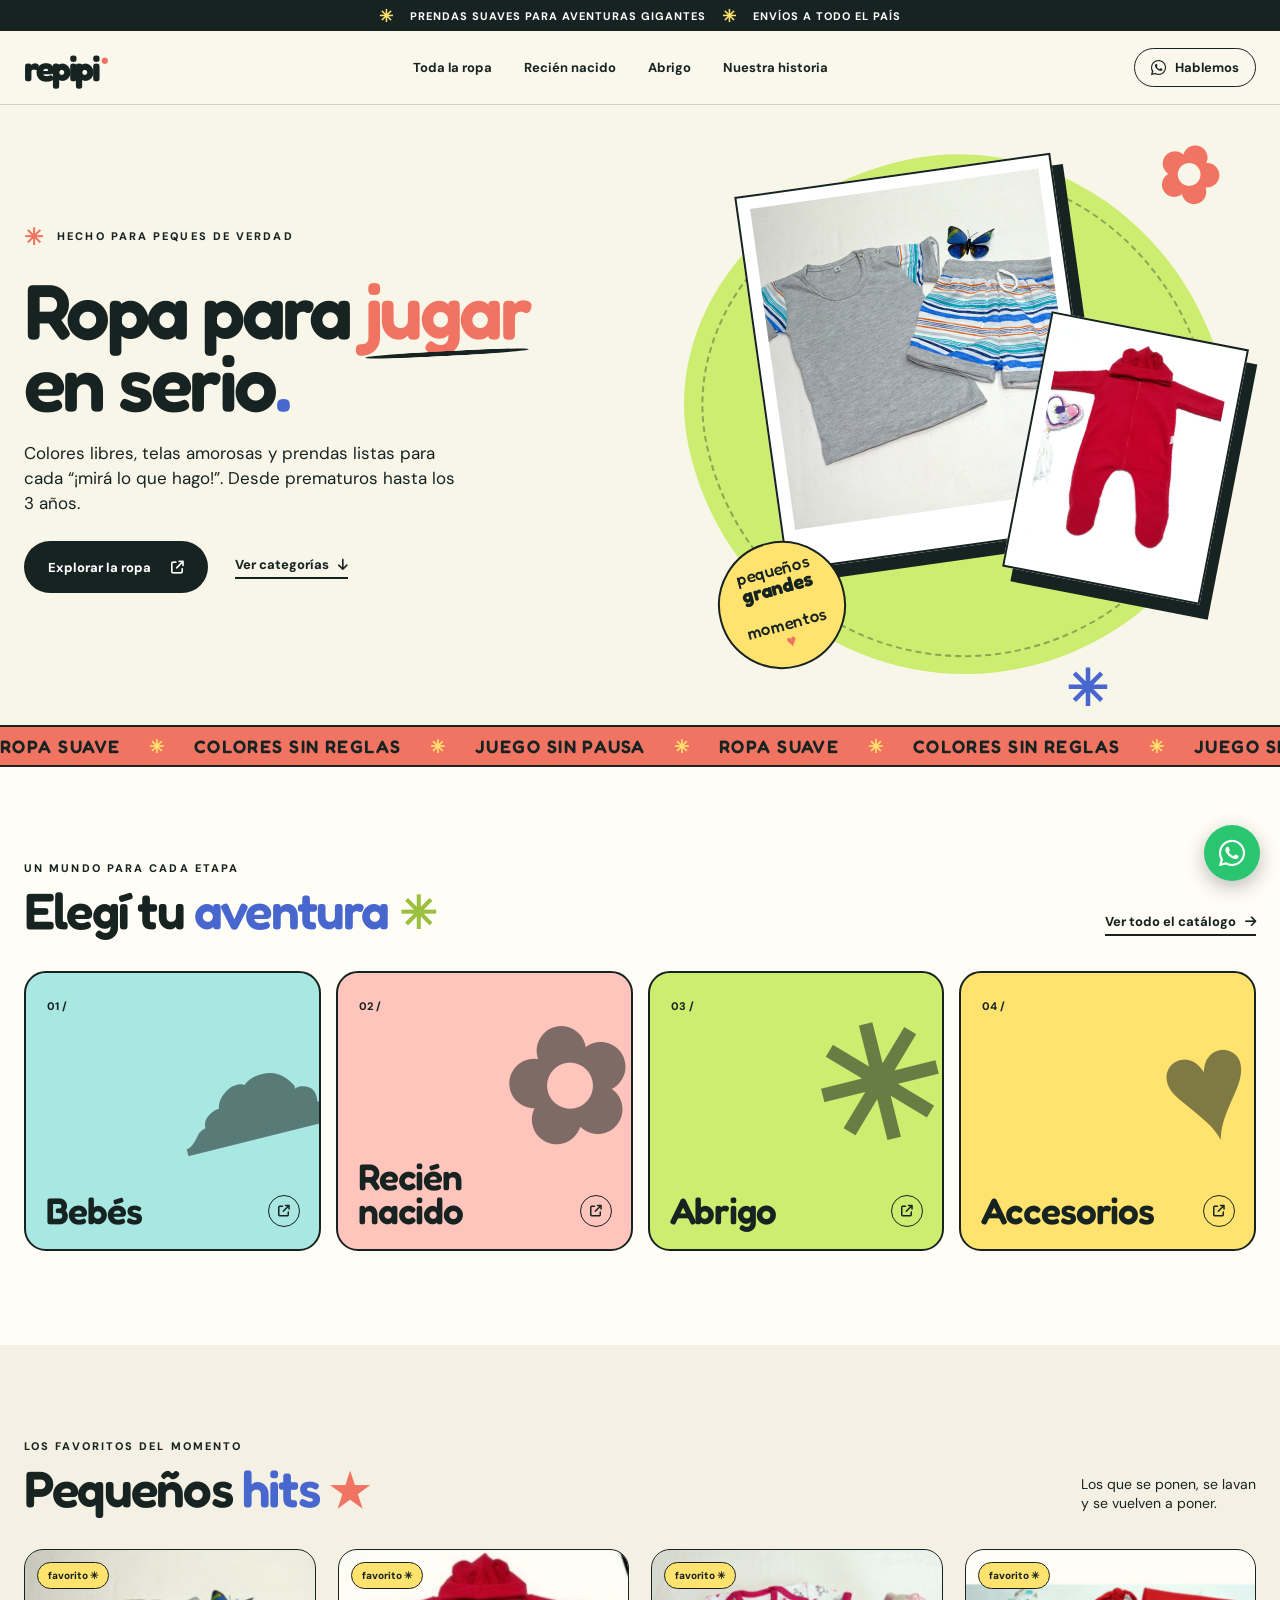
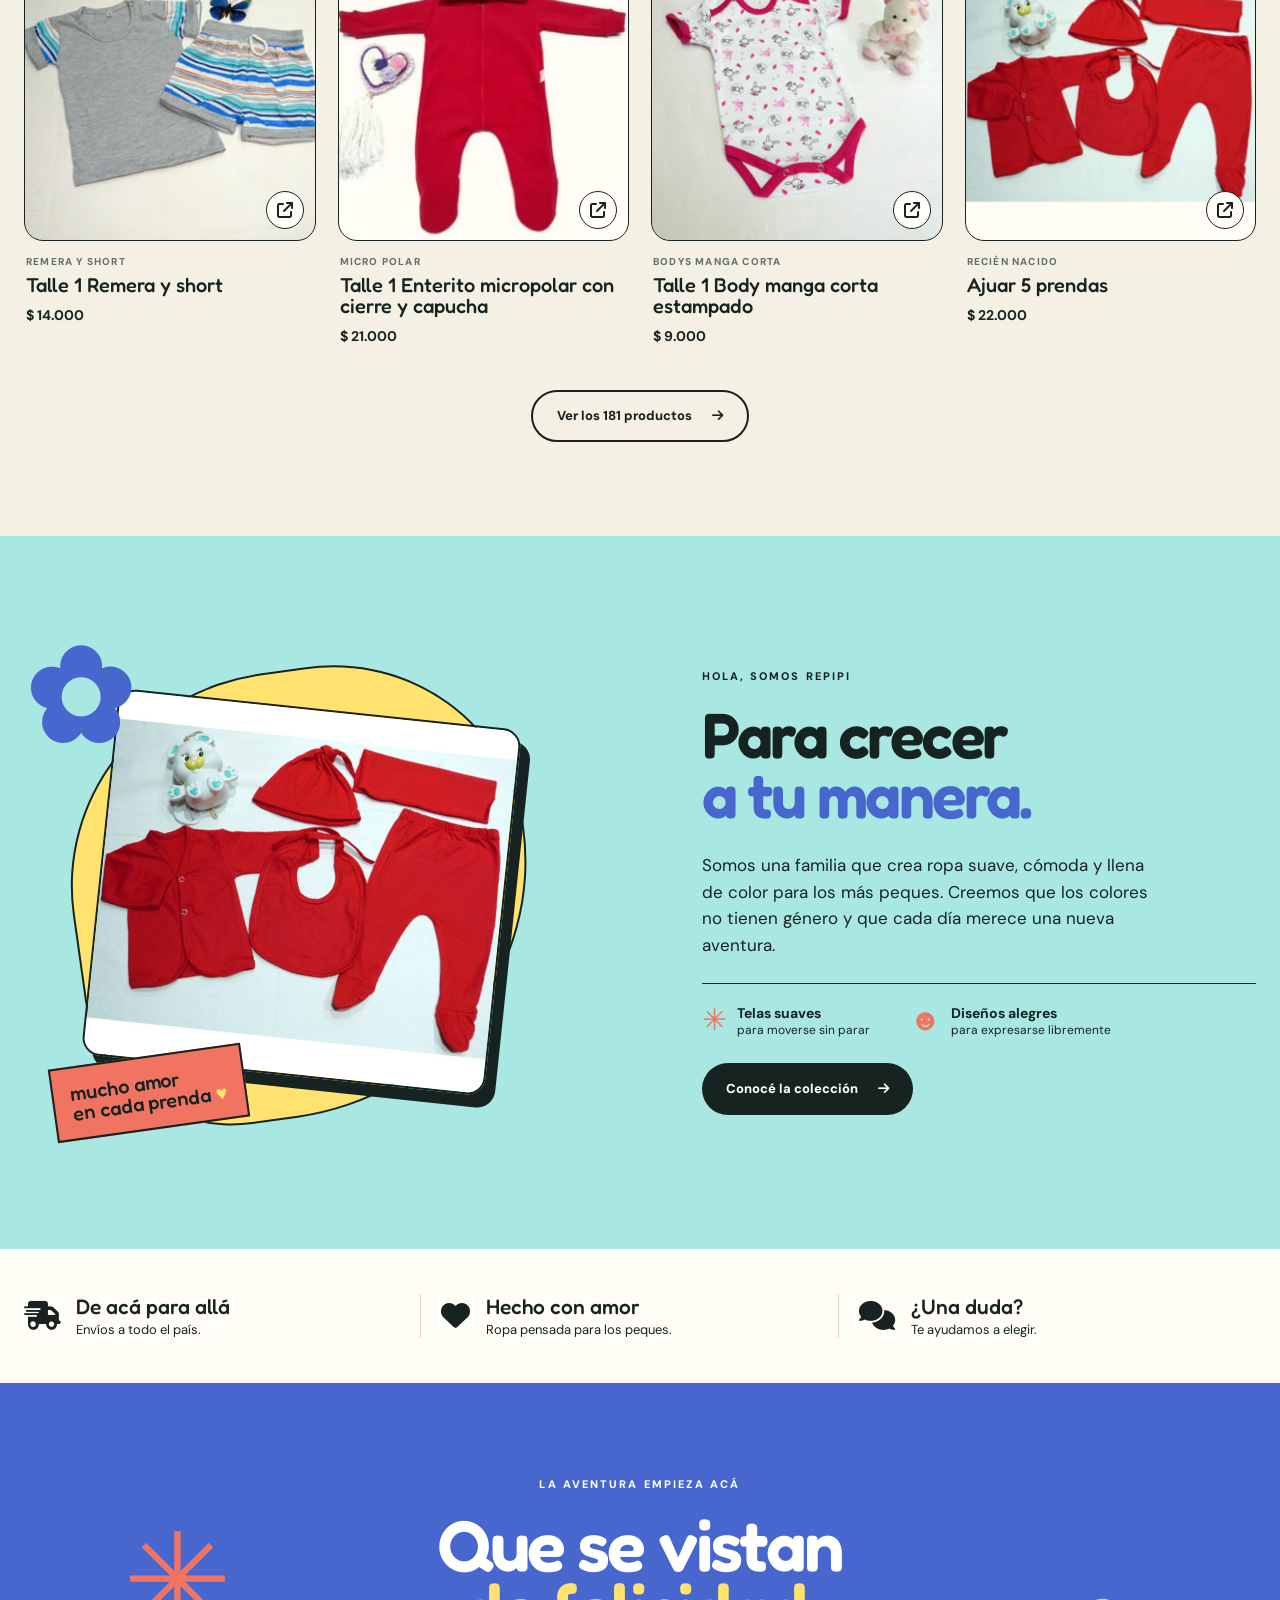
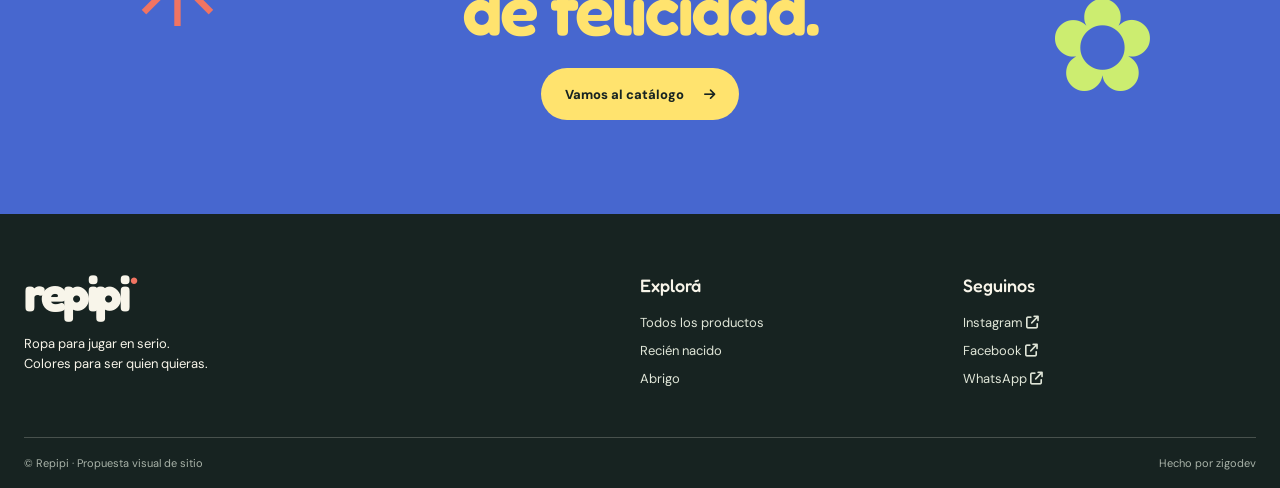
==== index.html @ 1d5a25e4 "Build playful Repipi storefront prototype" ====
<!doctype html>
<html lang="es">
<head>
  <meta charset="utf-8"><meta name="viewport" content="width=device-width, initial-scale=1">
  <meta name="description" content="Repipi viste a los más peques con prendas suaves, colores alegres y ganas de jugar. Descubrí la nueva propuesta de tienda.">
  <meta property="og:title" content="Repipi · Ropa para peques con mucha personalidad">
  <title>Repipi · Ropa para peques con mucha personalidad</title>
  <link rel="preconnect" href="https://fonts.googleapis.com"><link rel="preconnect" href="https://fonts.gstatic.com" crossorigin>
  <link href="https://fonts.googleapis.com/css2?family=DM+Sans:wght@400;500;600;700&family=Fredoka:wght@400;500;600;700&display=swap" rel="stylesheet">
  <link rel="stylesheet" href="https://cdnjs.cloudflare.com/ajax/libs/font-awesome/6.6.0/css/all.min.css">
  <link rel="stylesheet" href="styles.css"><script src="products.js" defer></script><script src="main.js" defer></script>
</head>
<body data-page="home">
  <div class="announcement"><span>✳</span> Prendas suaves para aventuras gigantes <span>✳</span> Envíos a todo el país</div>
  <header class="site-header">
    <a class="wordmark" href="index.html" aria-label="Repipi, inicio">repipi<span>●</span></a>
    <nav class="desktop-nav" aria-label="Navegación principal"><a href="productos.html">Toda la ropa</a><a href="productos.html?categoria=Recién%20nacido">Recién nacido</a><a href="productos.html?categoria=Abrigo">Abrigo</a><a href="#nosotros">Nuestra historia</a></nav>
    <div class="header-actions"><a class="header-whatsapp" href="https://wa.me/5491153770927" target="_blank" rel="noopener noreferrer"><i class="fa-brands fa-whatsapp" aria-hidden="true"></i><span>Hablemos</span></a><button class="menu-toggle" type="button" aria-label="Abrir menú" aria-expanded="false"><i class="fa-solid fa-bars" aria-hidden="true"></i></button></div>
  </header>
  <nav class="mobile-nav" aria-label="Menú móvil" hidden><a href="productos.html">Toda la ropa</a><a href="productos.html?categoria=Recién%20nacido">Recién nacido</a><a href="productos.html?categoria=Abrigo">Abrigo</a><a href="#nosotros">Nuestra historia</a></nav>
  <main>
    <section class="hero">
      <div class="hero-main wrap">
        <div class="hero-copy fade-in"><p class="eyebrow"><span class="spark">✳</span> HECHO PARA PEQUES DE VERDAD</p><h1>Ropa para <em>jugar</em><br>en serio<span class="hero-period">.</span></h1><p class="hero-desc">Colores libres, telas amorosas y prendas listas para cada “¡mirá lo que hago!”. Desde prematuros hasta los 3 años.</p><div class="hero-buttons"><a class="btn btn-dark" href="productos.html">Explorar la ropa <i class="fa-solid fa-arrow-up-right-from-square" aria-hidden="true"></i></a><a class="text-link" href="#categorias">Ver categorías <i class="fa-solid fa-arrow-down" aria-hidden="true"></i></a></div></div>
        <div class="hero-art fade-in" aria-label="Selección de prendas de Repipi"><div class="sunburst"></div><div class="hero-orbit orbit-one">✿</div><div class="hero-orbit orbit-two">✳</div><div class="hero-photo hero-photo-main"><img src="assets/hero-conjunto.jpg" alt="Conjunto de remera y short a rayas de Repipi"></div><div class="hero-photo hero-photo-small"><img src="assets/hero-enterito.jpg" alt="Enterito rojo de micropolar con capucha"></div><div class="round-sticker">pequeños<br><strong>grandes</strong><br>momentos <span>♥</span></div></div>
      </div>
      <div class="ticker" aria-label="Ropa suave, colores sin reglas, juego sin pausa"><div class="ticker-track"><div class="ticker-copy">ROPA SUAVE <span>✳</span> COLORES SIN REGLAS <span>✳</span> JUEGO SIN PAUSA <span>✳</span> ROPA SUAVE <span>✳</span> COLORES SIN REGLAS <span>✳</span> JUEGO SIN PAUSA <span>✳</span></div><div class="ticker-copy" aria-hidden="true">ROPA SUAVE <span>✳</span> COLORES SIN REGLAS <span>✳</span> JUEGO SIN PAUSA <span>✳</span> ROPA SUAVE <span>✳</span> COLORES SIN REGLAS <span>✳</span> JUEGO SIN PAUSA <span>✳</span></div></div></div>
    </section>
    <section class="category-section section-pad" id="categorias"><div class="wrap"><div class="section-heading fade-in"><div><p class="eyebrow">UN MUNDO PARA CADA ETAPA</p><h2>Elegí tu <span>aventura</span> <span class="asterisk">✳</span></h2></div><a class="text-link" href="productos.html">Ver todo el catálogo <i class="fa-solid fa-arrow-right" aria-hidden="true"></i></a></div><div class="category-grid"><a class="category-card cat-bebes fade-in" href="productos.html?categoria=Bebés"><span class="category-number">01 /</span><span class="category-icon">☁</span><span class="category-name">Bebés</span><span class="category-arrow"><i class="fa-solid fa-arrow-up-right-from-square" aria-hidden="true"></i></span></a><a class="category-card cat-nacido fade-in" href="productos.html?categoria=Recién%20nacido"><span class="category-number">02 /</span><span class="category-icon">✿</span><span class="category-name">Recién<br>nacido</span><span class="category-arrow"><i class="fa-solid fa-arrow-up-right-from-square" aria-hidden="true"></i></span></a><a class="category-card cat-abrigo fade-in" href="productos.html?categoria=Abrigo"><span class="category-number">03 /</span><span class="category-icon">✳</span><span class="category-name">Abrigo</span><span class="category-arrow"><i class="fa-solid fa-arrow-up-right-from-square" aria-hidden="true"></i></span></a><a class="category-card cat-accesorios fade-in" href="productos.html?categoria=Accesorios"><span class="category-number">04 /</span><span class="category-icon">♥</span><span class="category-name">Accesorios</span><span class="category-arrow"><i class="fa-solid fa-arrow-up-right-from-square" aria-hidden="true"></i></span></a></div></div></section>
    <section class="featured-section section-pad"><div class="wrap"><div class="section-heading fade-in"><div><p class="eyebrow">LOS FAVORITOS DEL MOMENTO</p><h2>Pequeños <span>hits</span> <span class="asterisk coral">★</span></h2></div><p class="section-sidecopy">Los que se ponen, se lavan<br>y se vuelven a poner.</p></div><div class="product-grid featured-grid" id="featured-products"></div><div class="center-cta fade-in"><a class="btn btn-outline" href="productos.html">Ver los 181 productos <i class="fa-solid fa-arrow-right" aria-hidden="true"></i></a></div></div></section>
    <section class="manifesto section-pad" id="nosotros"><div class="wrap manifesto-layout"><div class="manifesto-art fade-in"><div class="manifesto-splash">✿</div><img src="assets/hero-ajuar.jpg" alt="Ajuar rojo de cinco prendas Repipi"><div class="manifesto-label">mucho amor<br>en cada prenda <span>♥</span></div></div><div class="manifesto-copy fade-in"><p class="eyebrow">HOLA, SOMOS REPIPI</p><h2>Para crecer<br><em>a tu manera.</em></h2><p>Somos una familia que crea ropa suave, cómoda y llena de color para los más peques. Creemos que los colores no tienen género y que cada día merece una nueva aventura.</p><div class="manifesto-points"><div><span>✳</span><strong>Telas suaves</strong><small>para moverse sin parar</small></div><div><span>☻</span><strong>Diseños alegres</strong><small>para expresarse libremente</small></div></div><a class="btn btn-dark" href="productos.html">Conocé la colección <i class="fa-solid fa-arrow-right" aria-hidden="true"></i></a></div></div></section>
    <section class="benefits section-pad"><div class="wrap benefits-grid"><div class="benefit fade-in"><i class="fa-solid fa-truck-fast" aria-hidden="true"></i><div><strong>De acá para allá</strong><p>Envíos a todo el país.</p></div></div><div class="benefit fade-in"><i class="fa-solid fa-heart" aria-hidden="true"></i><div><strong>Hecho con amor</strong><p>Ropa pensada para los peques.</p></div></div><div class="benefit fade-in"><i class="fa-solid fa-comments" aria-hidden="true"></i><div><strong>¿Una duda?</strong><p>Te ayudamos a elegir.</p></div></div></div></section>
    <section class="last-cta section-pad"><div class="wrap fade-in"><span class="cta-doodle">✳</span><p class="eyebrow">LA AVENTURA EMPIEZA ACÁ</p><h2>Que se vistan<br><em>de felicidad.</em></h2><a class="btn btn-yellow" href="productos.html">Vamos al catálogo <i class="fa-solid fa-arrow-right" aria-hidden="true"></i></a><span class="cta-flower">✿</span></div></section>
  </main>
  <footer class="site-footer"><div class="wrap footer-main"><div><a class="wordmark footer-wordmark" href="index.html">repipi<span>●</span></a><p>Ropa para jugar en serio.<br>Colores para ser quien quieras.</p></div><div><strong>Explorá</strong><a href="productos.html">Todos los productos</a><a href="productos.html?categoria=Recién%20nacido">Recién nacido</a><a href="productos.html?categoria=Abrigo">Abrigo</a></div><div><strong>Seguinos</strong><a href="https://www.instagram.com/repipibebes/" target="_blank" rel="noopener noreferrer">Instagram <i class="fa-solid fa-arrow-up-right-from-square" aria-hidden="true"></i></a><a href="https://www.facebook.com/repipibebes/" target="_blank" rel="noopener noreferrer">Facebook <i class="fa-solid fa-arrow-up-right-from-square" aria-hidden="true"></i></a><a href="https://wa.me/5491153770927" target="_blank" rel="noopener noreferrer">WhatsApp <i class="fa-solid fa-arrow-up-right-from-square" aria-hidden="true"></i></a></div></div><div class="wrap footer-bottom"><span>© Repipi · Propuesta visual de sitio</span><span>Hecho por <a href="https://zigodev.com.ar" target="_blank" rel="noopener noreferrer">zigodev</a></span></div></footer>
  <a class="floating-wa" href="https://wa.me/5491153770927" target="_blank" rel="noopener noreferrer" aria-label="Consultar a Repipi por WhatsApp"><i class="fa-brands fa-whatsapp" aria-hidden="true"></i></a>
</body></html>
---- styles.css ----
:root{--ink:#172321;--cream:#faf7ed;--paper:#fffdf6;--coral:#f17462;--pink:#ffc5bc;--yellow:#ffe36e;--lime:#cced70;--aqua:#a8e7e2;--blue:#4767cf;--line:rgba(23,35,33,.18);--font-display:'Fredoka',sans-serif;--font-body:'DM Sans',sans-serif}*{box-sizing:border-box}html{scroll-behavior:smooth}body{margin:0;background:var(--cream);color:var(--ink);font-family:var(--font-body);overflow-x:hidden}img{display:block;max-width:100%}a{color:inherit;text-decoration:none}button,input,select{font:inherit}button{cursor:pointer}h1,h2,h3,p{margin-top:0}.wrap{width:min(100% - 48px,1280px);margin-inline:auto}.sr-only{position:absolute;width:1px;height:1px;padding:0;margin:-1px;overflow:hidden;clip:rect(0,0,0,0);white-space:nowrap;border:0}.announcement{height:31px;display:flex;align-items:center;justify-content:center;gap:16px;background:var(--ink);color:#fff;font-size:11px;font-weight:700;letter-spacing:.09em;text-transform:uppercase}.announcement span{color:var(--yellow);font-size:17px}.site-header{height:74px;display:flex;align-items:center;justify-content:space-between;padding:0 max(24px,calc((100vw - 1280px)/2));background:var(--cream);position:relative;z-index:30;border-bottom:1px solid var(--line)}.wordmark{font:700 35px/.8 var(--font-display);letter-spacing:-.07em}.wordmark span{color:var(--coral);font-size:15px;vertical-align:top;margin-left:2px}.desktop-nav{display:flex;gap:32px;align-items:center}.desktop-nav a{font-size:13px;font-weight:700;transition:color .2s}.desktop-nav a:hover,.desktop-nav a.active{color:#db5c4f}.header-actions{display:flex;align-items:center;gap:18px}.header-whatsapp{border:1.5px solid var(--ink);padding:10px 16px;border-radius:100px;display:flex;gap:9px;align-items:center;font-size:13px;font-weight:700;transition:background .2s,color .2s}.header-whatsapp:hover{background:var(--ink);color:#fff}.header-whatsapp i{font-size:17px}.menu-toggle{display:none;border:0;background:none;font-size:22px;padding:6px}.mobile-nav{display:none}.hero{background:#f8f5e9}.hero-main{min-height:min(620px,calc(100svh - 146px));display:grid;grid-template-columns:52% 48%;align-items:center;position:relative}.hero-copy{position:relative;z-index:2;padding:25px 0 40px}.eyebrow{font-weight:800;letter-spacing:.19em;font-size:11px;margin-bottom:22px}.spark{font-size:23px;color:var(--coral);vertical-align:middle;margin-right:7px}.hero h1{font:600 78px/.93 var(--font-display);letter-spacing:-.045em;margin:0 0 22px}.hero h1 em{font-style:normal;color:var(--coral);position:relative}.hero h1 em:after{content:'';position:absolute;left:0;right:0;bottom:1px;border-bottom:5px solid var(--ink);border-radius:50%;transform:rotate(-3deg)}.hero-period{color:var(--blue)}.hero-desc{max-width:440px;font-size:17px;line-height:1.48;margin-bottom:25px}.hero-buttons{display:flex;align-items:center;gap:27px}.btn{min-height:52px;padding:0 24px;border-radius:100px;display:inline-flex;align-items:center;justify-content:center;gap:20px;font-size:13px;font-weight:800;white-space:nowrap;transition:transform .2s,box-shadow .2s}.btn:hover{transform:translateY(-3px);box-shadow:0 6px 0 rgba(23,35,33,.17)}.btn-dark{background:var(--ink);color:#fff}.btn-outline{border:2px solid var(--ink)}.btn-yellow{background:var(--yellow);color:var(--ink)}.text-link{font-size:13px;font-weight:800;border-bottom:2px solid var(--ink);padding-bottom:4px;display:inline-flex;gap:9px;align-items:center}.text-link:hover{color:#db5c4f;border-color:#db5c4f}.hero-art{height:100%;min-height:500px;position:relative;isolation:isolate}.sunburst{position:absolute;inset:8% 5% 8% 4%;background:var(--lime);border-radius:51% 49% 48% 52%/45% 55% 45% 55%;transform:rotate(-12deg)}.sunburst:before{content:'';position:absolute;inset:17px;border:2px dashed var(--ink);border-radius:inherit;opacity:.35}.hero-photo{position:absolute;background:white;padding:12px 12px 38px;box-shadow:11px 13px 0 var(--ink);border:2px solid var(--ink);z-index:1}.hero-photo img{width:100%;height:100%;object-fit:cover}.hero-photo-main{width:54%;height:61%;top:11%;left:16%;transform:rotate(-8deg)}.hero-photo-small{width:34%;height:42%;top:36%;right:5%;transform:rotate(11deg)}.round-sticker{position:absolute;z-index:3;width:128px;height:128px;display:flex;align-items:center;justify-content:center;flex-direction:column;text-align:center;border:2px solid var(--ink);border-radius:50%;background:var(--yellow);bottom:9%;left:9%;transform:rotate(-15deg);font:500 17px/1.02 var(--font-display)}.round-sticker strong{font-size:20px}.round-sticker span{color:var(--coral)}.hero-orbit{position:absolute;z-index:4;font:700 76px/1 var(--font-display)}.orbit-one{color:var(--coral);top:5%;right:6%;transform:rotate(20deg)}.orbit-two{color:var(--blue);bottom:2%;right:25%;font-size:50px}.ticker{height:42px;background:var(--coral);border-block:2px solid var(--ink);overflow:hidden;display:flex;align-items:center}.ticker-track{display:flex;width:max-content;animation:marquee 30s linear infinite}.ticker-copy{flex:none;white-space:nowrap;font:600 18px/1 var(--font-display);letter-spacing:.08em}.ticker-copy span{margin:0 23px;color:var(--yellow)}@keyframes marquee{to{transform:translateX(-50%)}}.section-pad{padding-block:94px}.section-heading{display:flex;justify-content:space-between;align-items:end;gap:20px;margin-bottom:35px}.section-heading .eyebrow{margin-bottom:10px}.section-heading h2,.catalog-top h2{font:600 51px/1 var(--font-display);letter-spacing:-.035em;margin:0}.section-heading h2 span:not(.asterisk){color:var(--blue)}.asterisk{font-size:45px;color:#9bbf3e}.asterisk.coral{color:var(--coral)}.category-section{background:var(--paper)}.category-grid{display:grid;grid-template-columns:repeat(4,1fr);gap:15px}.category-card{height:280px;border:2px solid var(--ink);border-radius:22px;padding:21px;position:relative;overflow:hidden;transition:transform .25s,box-shadow .25s}.category-card:hover{transform:translateY(-7px) rotate(-1deg);box-shadow:6px 7px 0 var(--ink)}.cat-bebes{background:var(--aqua)}.cat-nacido{background:var(--pink)}.cat-abrigo{background:var(--lime)}.cat-accesorios{background:var(--yellow)}.category-number{font-size:11px;font-weight:800}.category-icon{position:absolute;font:600 153px/1 var(--font-display);right:2px;top:34px;opacity:.55;transform:rotate(-14deg)}.category-name{position:absolute;bottom:22px;left:20px;font:600 37px/.9 var(--font-display);letter-spacing:-.03em}.category-arrow{position:absolute;right:19px;bottom:22px;border:1.5px solid var(--ink);width:32px;height:32px;border-radius:50%;display:grid;place-items:center;font-size:12px}.featured-section{background:#f4f0e3}.section-sidecopy{font-size:14px;line-height:1.4;margin:0}.product-grid{display:grid;grid-template-columns:repeat(4,1fr);gap:22px}.product-card{min-width:0}.product-media{aspect-ratio:1/1;position:relative;border-radius:19px;overflow:hidden;border:1.5px solid var(--ink);background:var(--paper);transition:transform .25s,box-shadow .25s}.product-card:hover .product-media{transform:translateY(-5px);box-shadow:5px 6px 0 var(--ink)}.product-media img{width:100%;height:100%;object-fit:contain;mix-blend-mode:multiply}.product-badge{position:absolute;z-index:1;top:12px;left:12px;border-radius:100px;background:var(--yellow);font-size:10px;font-weight:800;padding:6px 10px;border:1px solid var(--ink)}.product-quick{position:absolute;right:11px;bottom:11px;width:38px;height:38px;border:1.5px solid var(--ink);background:var(--paper);border-radius:50%;display:grid;place-items:center;transition:background .2s}.product-card:hover .product-quick{background:var(--yellow)}.product-info{padding:14px 2px}.product-info small{display:block;text-transform:uppercase;letter-spacing:.12em;font-size:10px;font-weight:800;color:#64706c;margin-bottom:7px}.product-info h3{font:500 20px/1.05 var(--font-display);margin-bottom:8px}.product-info strong{font-size:14px}.center-cta{text-align:center;margin-top:30px}.manifesto{background:var(--aqua)}.manifesto-layout{display:grid;grid-template-columns:1fr 1fr;gap:10%;align-items:center}.manifesto-art{height:525px;position:relative;display:flex;align-items:center;justify-content:center}.manifesto-art:before{content:'';position:absolute;width:82%;height:84%;background:var(--yellow);border-radius:53% 47% 64% 36%;border:2px solid var(--ink);transform:rotate(-8deg)}.manifesto-art img{position:relative;width:73%;height:70%;object-fit:cover;border:2px solid var(--ink);border-radius:18px;transform:rotate(6deg);box-shadow:11px 12px 0 var(--ink)}.manifesto-splash{position:absolute;font:600 130px/1 var(--font-display);top:0;left:0;color:var(--blue);z-index:3}.manifesto-label{position:absolute;z-index:3;background:var(--coral);border:2px solid var(--ink);padding:15px 17px;bottom:25px;left:5%;transform:rotate(-8deg);font:500 20px/1 var(--font-display)}.manifesto-label span{color:var(--yellow)}.manifesto-copy h2{font:600 64px/.94 var(--font-display);letter-spacing:-.04em;margin-bottom:27px}.manifesto-copy h2 em{font-style:normal;color:var(--blue)}.manifesto-copy>p:not(.eyebrow){max-width:465px;font-size:17px;line-height:1.55}.manifesto-points{display:flex;gap:40px;border-top:1px solid var(--ink);padding-top:20px;margin:25px 0}.manifesto-points div{display:grid;grid-template-columns:auto 1fr;column-gap:10px}.manifesto-points span{grid-row:span 2;font:500 30px/1 var(--font-display);color:var(--coral)}.manifesto-points strong{font-size:14px}.manifesto-points small{font-size:12px}.benefits{background:var(--paper);padding-block:45px}.benefits-grid{display:grid;grid-template-columns:repeat(3,1fr);gap:20px}.benefit{display:flex;gap:16px;align-items:center;padding-right:20px;border-right:1px solid var(--line)}.benefit:last-child{border:0}.benefit i{font-size:29px}.benefit strong{font:500 21px var(--font-display)}.benefit p{font-size:13px;margin:2px 0 0}.last-cta{background:var(--blue);color:#fff;text-align:center;position:relative;overflow:hidden}.last-cta .wrap{position:relative}.last-cta h2{font:600 72px/.9 var(--font-display);letter-spacing:-.04em;margin:0 0 26px}.last-cta h2 em{color:var(--yellow);font-style:normal}.cta-doodle,.cta-flower{position:absolute;font:500 130px/1 var(--font-display);color:var(--coral)}.cta-doodle{left:8%;top:15%}.cta-flower{right:8%;bottom:5%;color:var(--lime)}.site-footer{background:var(--ink);color:#f8f5ea;padding-top:60px}.footer-main{display:grid;grid-template-columns:2fr 1fr 1fr;gap:30px;padding-bottom:50px}.footer-wordmark{font-size:49px}.footer-main p{font-size:13px;line-height:1.5;margin:18px 0 0}.footer-main>div:not(:first-child){display:flex;flex-direction:column;align-items:start;gap:11px}.footer-main strong{font:500 18px var(--font-display);margin-bottom:7px}.footer-main a:not(.wordmark){font-size:13px;color:#e0e6d8}.footer-main a:hover,.footer-bottom a:hover{color:var(--yellow)}.footer-bottom{border-top:1px solid #48514d;display:flex;justify-content:space-between;padding-block:18px;font-size:11px;color:#a9b3a9}.floating-wa{position:fixed;z-index:100;right:20px;bottom:19px;background:#29c66f;color:white;width:56px;height:56px;border-radius:50%;display:grid;place-items:center;font-size:30px;box-shadow:0 6px 20px #0004;transition:transform .2s}.floating-wa:hover{transform:scale(1.08)}.fade-in{opacity:0;transform:translateY(22px);transition:opacity .6s ease,transform .6s ease}.fade-in.visible{opacity:1;transform:translateY(0)}.catalog-hero{background:var(--pink);padding:37px 0 58px;position:relative;overflow:hidden}.catalog-hero .wrap{position:relative}.breadcrumbs{font-size:12px;font-weight:700;color:#5d6462;margin:0 0 52px}.breadcrumbs a:hover{text-decoration:underline}.catalog-hero .eyebrow{margin-bottom:12px}.catalog-hero h1{font:600 73px/.95 var(--font-display);letter-spacing:-.04em;margin:0 0 15px}.catalog-hero h1 em{font-style:normal;color:var(--blue)}.catalog-hero p:last-child{font-size:16px;margin:0}.catalog-decoration{position:absolute;right:7%;top:5px;font:600 240px/1 var(--font-display);color:var(--coral);transform:rotate(15deg)}.catalog-section{background:var(--cream)}.catalog-top{display:flex;justify-content:space-between;align-items:end;margin-bottom:25px}.catalog-top h2{font-size:38px}.catalog-top h2 span{color:var(--coral)}.small-label{font-size:11px;font-weight:800;letter-spacing:.14em}.result-count{font-size:13px;font-weight:700}.catalog-tools{border-top:1px solid var(--line);padding-top:23px;margin-bottom:28px;display:flex;flex-direction:column;gap:24px}.filter-pills{display:flex;gap:8px;flex-wrap:wrap}.filter-pill{border:1.5px solid var(--ink);border-radius:100px;background:transparent;padding:9px 15px;font-size:12px;font-weight:800;transition:background .2s,color .2s}.filter-pill:hover,.filter-pill.active{background:var(--ink);color:white}.search-sort{display:flex;justify-content:space-between;gap:15px}.search-field,.sort-field{height:44px;display:flex;align-items:center;gap:9px;border:1.5px solid var(--ink);border-radius:11px;background:#fff;padding:0 13px}.search-field{width:min(100%,360px)}.search-field input{border:0;outline:0;background:transparent;width:100%;font-size:13px}.sort-field{position:relative}.sort-field select{border:0;outline:0;background:transparent;appearance:none;padding-right:18px;font-size:12px;font-weight:700;cursor:pointer}.sort-field i{position:absolute;right:12px;font-size:10px;pointer-events:none}.catalog-grid{row-gap:32px}.empty-state{text-align:center;padding:70px 20px;font:500 23px var(--font-display)}.empty-state span{color:var(--coral)}.catalog-end{background:var(--lime);padding:65px 0;text-align:center}.catalog-end span{font:600 50px var(--font-display);color:var(--blue)}.catalog-end h2{font:600 45px var(--font-display);margin:8px 0}.catalog-end p{font-size:15px}.product-detail{padding-top:35px;padding-bottom:90px}.product-detail .breadcrumbs{margin-bottom:35px}.detail-layout{display:grid;grid-template-columns:1.07fr .93fr;gap:8%;align-items:start}.main-image-frame{aspect-ratio:1/1;background:var(--pink);border:1.5px solid var(--ink);border-radius:25px;position:relative;overflow:hidden}.main-image-frame img{width:100%;height:100%;object-fit:contain;mix-blend-mode:multiply}.gallery-sticker{position:absolute;right:16px;top:16px;width:94px;height:94px;border-radius:50%;background:var(--lime);border:1.5px solid var(--ink);display:grid;place-items:center;text-align:center;transform:rotate(15deg);font:500 16px/.95 var(--font-display)}.thumb-row{display:flex;gap:10px;margin-top:12px;flex-wrap:wrap}.thumb-row button{width:78px;height:78px;padding:0;background:#fff;border:1.5px solid var(--line);border-radius:11px;overflow:hidden}.thumb-row button.active{border:3px solid var(--ink)}.thumb-row img{width:100%;height:100%;object-fit:contain}.detail-copy{padding-top:25px}.detail-eyebrow{font-size:11px;font-weight:800;letter-spacing:.15em;margin-bottom:20px}.detail-eyebrow span:first-child{color:var(--coral);font-size:19px;margin-right:5px}.detail-copy h1{font:600 56px/.99 var(--font-display);letter-spacing:-.035em;margin:0 0 20px}.detail-price{font:500 31px var(--font-display);color:var(--blue);margin-bottom:21px}.detail-intro{font-size:15px;line-height:1.5;max-width:430px}.product-options{border-top:1px solid var(--line);margin:29px 0 28px;padding-top:25px}.option-group{margin-bottom:20px}.option-group label{display:block;font-size:12px;font-weight:800;margin-bottom:10px}.option-list{display:flex;flex-wrap:wrap;gap:8px}.option-chip{border:1.5px solid var(--ink);background:transparent;border-radius:100px;padding:7px 12px;font-size:12px}.option-chip.selected,.option-chip:hover{background:var(--yellow)}.detail-actions .btn{width:100%;max-width:420px;justify-content:space-between}.detail-actions p{font-size:12px;color:#66716c;margin:12px 0 30px}.detail-accordions{border-top:1px solid var(--line)}.detail-accordions details{border-bottom:1px solid var(--line);padding:16px 0}.detail-accordions summary{list-style:none;display:flex;justify-content:space-between;cursor:pointer;font:500 18px var(--font-display)}.detail-accordions summary::-webkit-details-marker{display:none}.detail-accordions details[open] summary i{transform:rotate(45deg)}.detail-accordions details p{font-size:13px;line-height:1.55;max-width:500px;margin:12px 0 0}.related-section{background:var(--paper)}.product-cta{background:var(--blue);color:white;text-align:center;padding:70px 0}.product-cta span{font:500 55px var(--font-display);color:var(--yellow)}.product-cta h2{font:600 50px/.95 var(--font-display);margin:7px 0 25px}
@media(max-width:1024px){.desktop-nav{gap:15px}.desktop-nav a{font-size:12px}.hero h1{font-size:64px}.hero-desc{font-size:15px}.hero-art{min-height:440px}.product-grid{gap:15px}.category-card{height:230px}.category-name{font-size:30px}.section-heading h2{font-size:44px}.manifesto-copy h2{font-size:54px}}
@media(max-width:768px){.wrap{width:min(100% - 36px,620px)}.site-header{height:64px;padding:0 18px}.wordmark{font-size:32px}.desktop-nav{display:none}.menu-toggle{display:block}.header-whatsapp{padding:8px 12px}.mobile-nav:not([hidden]){display:flex;position:absolute;z-index:25;top:95px;left:0;right:0;background:var(--cream);border-bottom:2px solid var(--ink);flex-direction:column;padding:20px 24px;gap:18px;box-shadow:0 9px 14px #0002}.mobile-nav a{font:500 19px var(--font-display)}.hero-main{min-height:0;grid-template-columns:1fr;display:flex;flex-direction:column;justify-content:space-evenly;padding-top:22px;padding-bottom:24px;height:calc(100svh - 137px);max-height:680px}.hero-copy{padding:0;align-self:stretch}.hero .eyebrow{margin-bottom:9px;font-size:9px}.hero h1{font-size:47px;margin-bottom:9px}.hero-desc{font-size:13px;line-height:1.38;max-width:390px;margin-bottom:14px}.hero-buttons{gap:18px}.hero .btn{min-height:42px;padding:0 17px;font-size:11px;gap:10px}.hero .text-link{font-size:11px}.hero-art{min-height:0;height:235px;width:min(100%,420px);align-self:center}.sunburst{inset:3% 14% 0 14%}.hero-photo-main{width:45%;height:76%;top:5%;left:24%;padding:7px 7px 20px;box-shadow:6px 7px 0 var(--ink)}.hero-photo-small{width:29%;height:57%;top:26%;right:10%;padding:6px 6px 15px;box-shadow:5px 6px 0 var(--ink)}.round-sticker{width:75px;height:75px;font-size:10px;bottom:0;left:12%}.round-sticker strong{font-size:12px}.hero-orbit{font-size:40px}.orbit-two{font-size:30px}.ticker{height:42px}.section-pad{padding-block:70px}.section-heading h2{font-size:39px}.category-grid{grid-template-columns:repeat(2,1fr)}.category-card{height:215px}.product-grid{grid-template-columns:repeat(2,1fr);gap:14px}.manifesto-layout{grid-template-columns:1fr;gap:30px}.manifesto-art{height:390px}.manifesto-copy h2{font-size:52px}.benefits-grid{grid-template-columns:1fr;gap:22px}.benefit{border-right:0;border-bottom:1px solid var(--line);padding-bottom:20px}.benefit:last-child{border:0;padding-bottom:0}.last-cta h2{font-size:56px}.cta-doodle,.cta-flower{font-size:75px;opacity:.6}.footer-main{grid-template-columns:1.5fr 1fr;gap:35px}.footer-main>div:first-child{grid-column:1/-1}.catalog-hero h1{font-size:55px}.catalog-decoration{font-size:160px;right:-3%;top:34px}.detail-layout{grid-template-columns:1fr;gap:28px}.detail-copy{padding-top:0}.detail-copy h1{font-size:48px}}
@media(max-width:480px){.announcement{font-size:9px;gap:8px}.announcement span{font-size:14px}.header-whatsapp span{display:none}.header-whatsapp{border:0;padding:5px;font-size:20px}.hero-main{height:calc(100svh - 137px);max-height:610px;min-height:470px}.hero h1{font-size:42px}.hero-art{height:205px}.hero-desc{font-size:12.5px}.section-heading{align-items:start;flex-direction:column;gap:15px}.section-heading h2{font-size:35px}.category-card{height:190px;padding:14px}.category-name{font-size:26px;left:14px;bottom:15px}.category-icon{font-size:105px}.category-arrow{width:27px;height:27px;right:12px;bottom:15px}.product-info h3{font-size:17px}.product-info strong{font-size:13px}.section-sidecopy{display:none}.manifesto-art{height:310px}.manifesto-label{font-size:15px}.manifesto-splash{font-size:80px}.manifesto-copy h2{font-size:46px}.manifesto-copy>p:not(.eyebrow){font-size:15px}.manifesto-points{gap:16px}.manifesto-points small{font-size:10px}.last-cta h2{font-size:44px}.footer-main{grid-template-columns:1fr 1fr;gap:25px}.footer-wordmark{font-size:44px}.footer-bottom{gap:10px}.catalog-hero{padding:26px 0 48px}.catalog-hero .breadcrumbs{margin-bottom:43px}.catalog-hero h1{font-size:45px}.catalog-hero p:last-child{font-size:14px;max-width:290px}.catalog-decoration{font-size:105px;top:60px;right:0}.catalog-top{align-items:start;gap:12px}.catalog-top h2{font-size:31px}.result-count{white-space:nowrap;font-size:11px}.search-sort{flex-direction:column}.search-field{width:100%}.sort-field{width:max-content}.catalog-grid{row-gap:22px}.detail-copy h1{font-size:42px}.product-detail{padding-bottom:60px}.main-image-frame{border-radius:17px}.gallery-sticker{width:70px;height:70px;font-size:12px}.product-cta h2{font-size:39px}}
@media(max-height:680px) and (max-width:768px){.hero-main{min-height:0}.hero-art{height:155px}.hero h1{font-size:38px}.hero-desc{margin-bottom:9px}.hero .eyebrow{margin-bottom:5px}.hero-photo-main{height:86%}.hero-photo-small{height:61%}}
@media(prefers-reduced-motion:reduce){html{scroll-behavior:auto}.fade-in{opacity:1;transform:none;transition:none}.ticker-track{animation:none}.btn,.category-card,.product-media,.floating-wa{transition:none}}
@media(max-width:480px){.catalog-decoration{font-size:85px;top:-2px;right:2px;opacity:.75}}
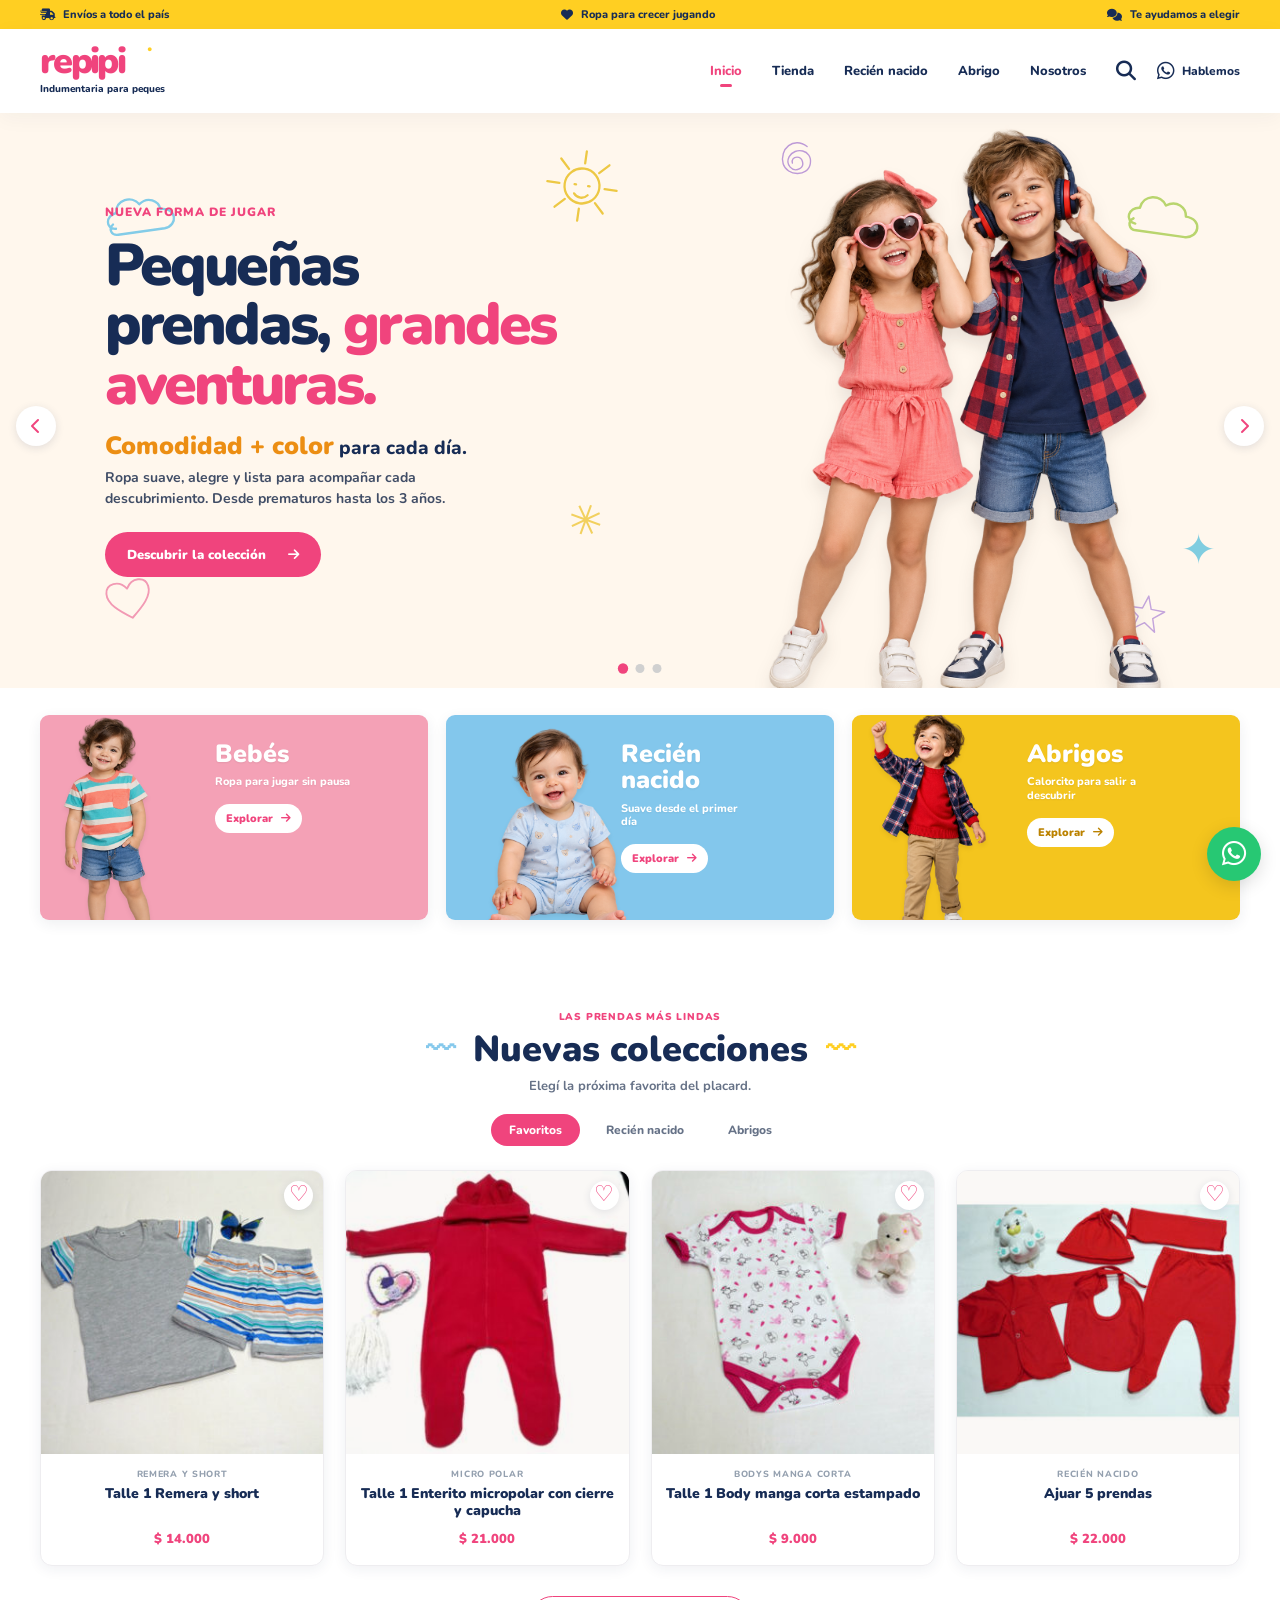
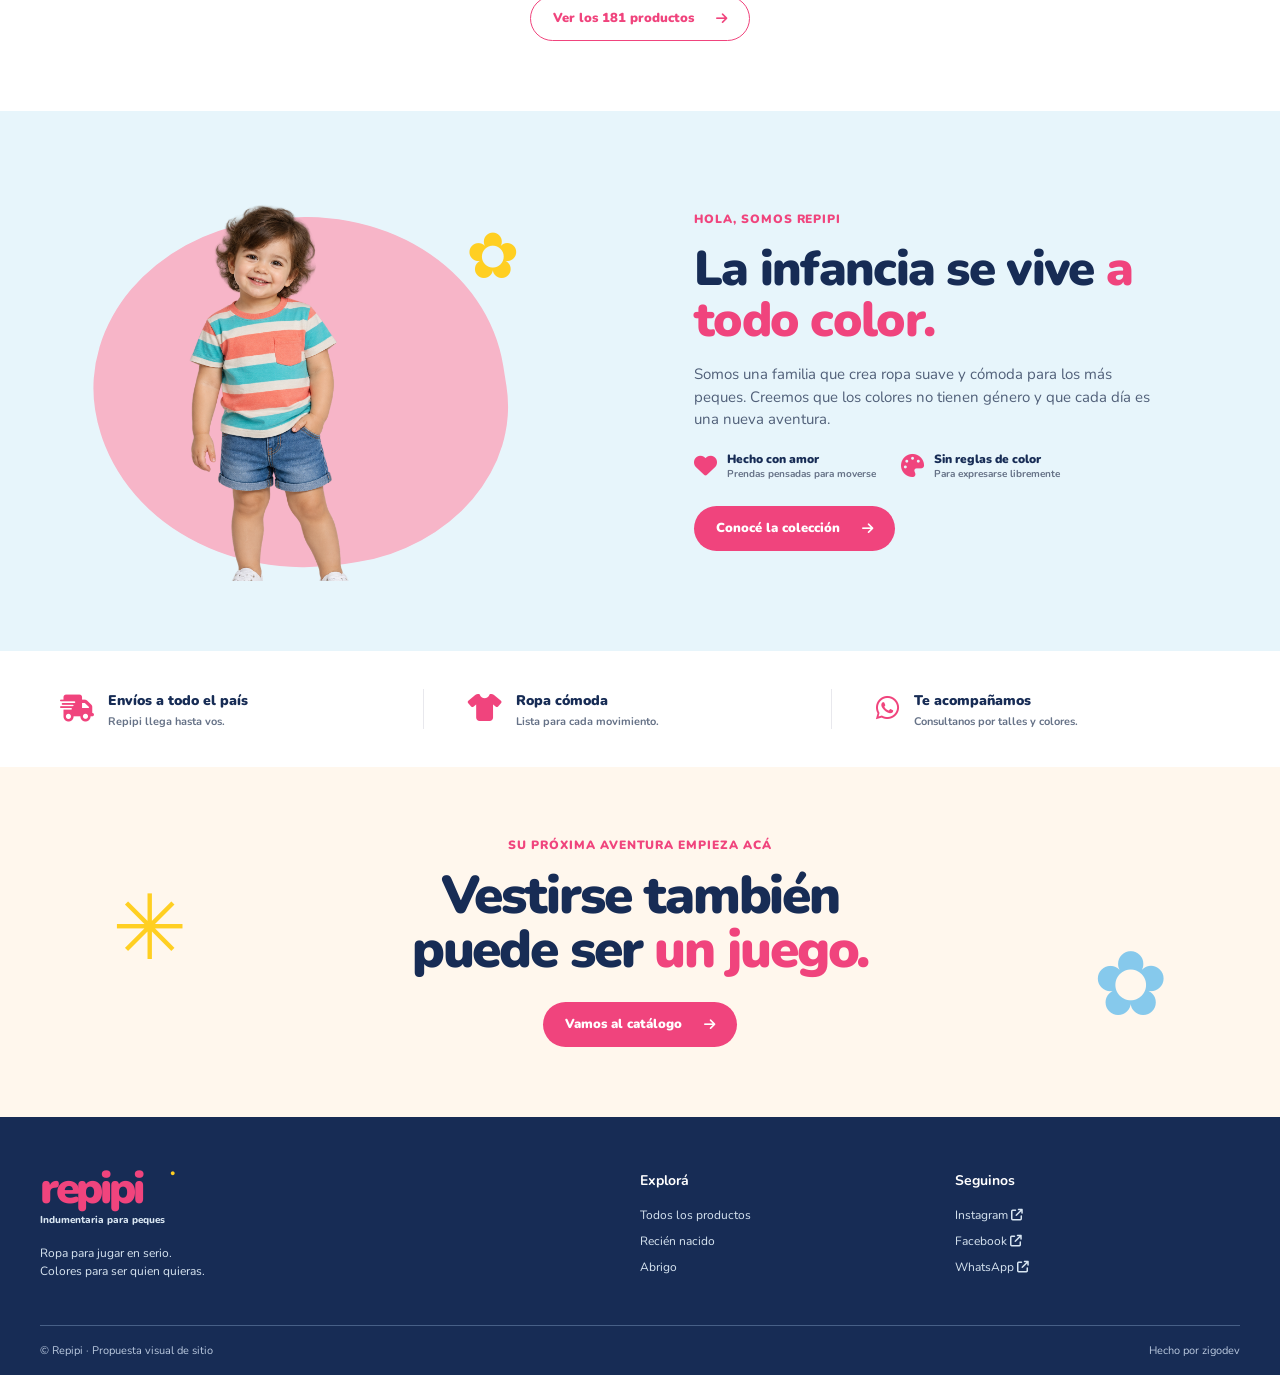
==== commit 864e4800: "Restyle Repipi prototype from kids fashion reference" ====
--- a/index.html
+++ b/index.html
@@ -2,36 +2,44 @@
 <html lang="es">
 <head>
   <meta charset="utf-8"><meta name="viewport" content="width=device-width, initial-scale=1">
-  <meta name="description" content="Repipi viste a los más peques con prendas suaves, colores alegres y ganas de jugar. Descubrí la nueva propuesta de tienda.">
-  <meta property="og:title" content="Repipi · Ropa para peques con mucha personalidad">
-  <title>Repipi · Ropa para peques con mucha personalidad</title>
+  <meta name="description" content="Repipi: ropa cómoda, colorida y divertida para bebés y peques. Descubrí prendas para jugar y crecer a tu manera.">
+  <meta property="og:title" content="Repipi · Ropa divertida para peques">
+  <title>Repipi · Ropa divertida para peques</title>
   <link rel="preconnect" href="https://fonts.googleapis.com"><link rel="preconnect" href="https://fonts.gstatic.com" crossorigin>
-  <link href="https://fonts.googleapis.com/css2?family=DM+Sans:wght@400;500;600;700&family=Fredoka:wght@400;500;600;700&display=swap" rel="stylesheet">
+  <link href="https://fonts.googleapis.com/css2?family=Nunito:wght@400;500;600;700;800;900&display=swap" rel="stylesheet">
   <link rel="stylesheet" href="https://cdnjs.cloudflare.com/ajax/libs/font-awesome/6.6.0/css/all.min.css">
   <link rel="stylesheet" href="styles.css"><script src="products.js" defer></script><script src="main.js" defer></script>
 </head>
 <body data-page="home">
-  <div class="announcement"><span>✳</span> Prendas suaves para aventuras gigantes <span>✳</span> Envíos a todo el país</div>
+  <div class="announcement"><span><i class="fa-solid fa-truck-fast" aria-hidden="true"></i> Envíos a todo el país</span><span><i class="fa-solid fa-heart" aria-hidden="true"></i> Ropa para crecer jugando</span><span><i class="fa-solid fa-comments" aria-hidden="true"></i> Te ayudamos a elegir</span></div>
   <header class="site-header">
-    <a class="wordmark" href="index.html" aria-label="Repipi, inicio">repipi<span>●</span></a>
-    <nav class="desktop-nav" aria-label="Navegación principal"><a href="productos.html">Toda la ropa</a><a href="productos.html?categoria=Recién%20nacido">Recién nacido</a><a href="productos.html?categoria=Abrigo">Abrigo</a><a href="#nosotros">Nuestra historia</a></nav>
-    <div class="header-actions"><a class="header-whatsapp" href="https://wa.me/5491153770927" target="_blank" rel="noopener noreferrer"><i class="fa-brands fa-whatsapp" aria-hidden="true"></i><span>Hablemos</span></a><button class="menu-toggle" type="button" aria-label="Abrir menú" aria-expanded="false"><i class="fa-solid fa-bars" aria-hidden="true"></i></button></div>
+    <a class="wordmark" href="index.html" aria-label="Repipi, inicio">repipi<span>●</span><small>Indumentaria para peques</small></a>
+    <nav class="desktop-nav" aria-label="Navegación principal"><a class="active" href="index.html">Inicio</a><a href="productos.html">Tienda</a><a href="productos.html?categoria=Recién%20nacido">Recién nacido</a><a href="productos.html?categoria=Abrigo">Abrigo</a><a href="#nosotros">Nosotros</a></nav>
+    <div class="header-actions"><a class="header-search" href="productos.html" aria-label="Buscar productos"><i class="fa-solid fa-magnifying-glass" aria-hidden="true"></i></a><a class="header-whatsapp" href="https://wa.me/5491153770927" target="_blank" rel="noopener noreferrer" aria-label="Consultar por WhatsApp"><i class="fa-brands fa-whatsapp" aria-hidden="true"></i><span>Hablemos</span></a><button class="menu-toggle" type="button" aria-label="Abrir menú" aria-expanded="false"><i class="fa-solid fa-bars" aria-hidden="true"></i></button></div>
   </header>
-  <nav class="mobile-nav" aria-label="Menú móvil" hidden><a href="productos.html">Toda la ropa</a><a href="productos.html?categoria=Recién%20nacido">Recién nacido</a><a href="productos.html?categoria=Abrigo">Abrigo</a><a href="#nosotros">Nuestra historia</a></nav>
+  <nav class="mobile-nav" aria-label="Menú móvil" hidden><a href="index.html">Inicio</a><a href="productos.html">Tienda</a><a href="productos.html?categoria=Recién%20nacido">Recién nacido</a><a href="productos.html?categoria=Abrigo">Abrigo</a><a href="#nosotros">Nosotros</a></nav>
   <main>
-    <section class="hero">
+    <section class="hero" aria-label="Presentación de Repipi">
       <div class="hero-main wrap">
-        <div class="hero-copy fade-in"><p class="eyebrow"><span class="spark">✳</span> HECHO PARA PEQUES DE VERDAD</p><h1>Ropa para <em>jugar</em><br>en serio<span class="hero-period">.</span></h1><p class="hero-desc">Colores libres, telas amorosas y prendas listas para cada “¡mirá lo que hago!”. Desde prematuros hasta los 3 años.</p><div class="hero-buttons"><a class="btn btn-dark" href="productos.html">Explorar la ropa <i class="fa-solid fa-arrow-up-right-from-square" aria-hidden="true"></i></a><a class="text-link" href="#categorias">Ver categorías <i class="fa-solid fa-arrow-down" aria-hidden="true"></i></a></div></div>
-        <div class="hero-art fade-in" aria-label="Selección de prendas de Repipi"><div class="sunburst"></div><div class="hero-orbit orbit-one">✿</div><div class="hero-orbit orbit-two">✳</div><div class="hero-photo hero-photo-main"><img src="assets/hero-conjunto.jpg" alt="Conjunto de remera y short a rayas de Repipi"></div><div class="hero-photo hero-photo-small"><img src="assets/hero-enterito.jpg" alt="Enterito rojo de micropolar con capucha"></div><div class="round-sticker">pequeños<br><strong>grandes</strong><br>momentos <span>♥</span></div></div>
+        <div class="hero-copy fade-in"><p class="eyebrow" id="hero-eyebrow">NUEVA FORMA DE JUGAR</p><h1 id="hero-title">Pequeñas<br>prendas, <em>grandes<br>aventuras.</em></h1><p class="hero-highlight"><strong>Comodidad + color</strong> para cada día.</p><p class="hero-desc" id="hero-desc">Ropa suave, alegre y lista para acompañar cada descubrimiento. Desde prematuros hasta los 3 años.</p><a class="btn btn-pink" id="hero-cta" href="productos.html">Descubrir la colección <i class="fa-solid fa-arrow-right" aria-hidden="true"></i></a></div>
+        <div class="hero-art fade-in"><img class="hero-kids" id="hero-image" src="assets/children/hero-duo.png" alt="Dos peques con ropa colorida disfrutando de la música"></div>
+        <svg class="doodle doodle-cloud-left" viewBox="0 0 100 65" aria-hidden="true"><path d="M18 48C4 47 7 29 21 28c2-17 23-20 31-7 12-9 25-1 26 10 21 0 20 24 2 25H20c-9 0-12-9-5-14"/></svg>
+        <svg class="doodle doodle-sun" viewBox="0 0 100 100" aria-hidden="true"><circle cx="50" cy="50" r="23"/><path d="M50 4v16M50 80v16M4 50h16M80 50h16M18 18l12 12m40 40 12 12m0-64L70 30M30 70 18 82"/><path d="M40 49h2m16 0h2M41 61c5 6 13 6 18 0"/></svg>
+        <svg class="doodle doodle-heart" viewBox="0 0 90 80" aria-hidden="true"><path d="M45 70C27 56 10 42 12 26c2-16 23-18 33-2 10-16 31-14 33 2 2 16-15 30-33 44Z"/></svg>
+        <svg class="doodle doodle-star" viewBox="0 0 90 90" aria-hidden="true"><path d="m45 8 9 26 28 1-22 17 8 27-23-16-23 16 8-27L8 35l28-1Z"/></svg>
+        <svg class="doodle doodle-swirl" viewBox="0 0 100 100" aria-hidden="true"><path d="M72 23C43 0 11 28 20 61c8 26 54 29 59-1 5-31-34-37-46-15-9 17 7 35 23 26 12-7 6-25-6-25-8 0-12 6-10 13"/></svg>
+        <svg class="doodle doodle-cloud-right" viewBox="0 0 100 65" aria-hidden="true"><path d="M18 48C4 47 7 29 21 28c2-17 23-20 31-7 12-9 25-1 26 10 21 0 20 24 2 25H20c-9 0-12-9-5-14"/></svg>
+        <span class="hero-spark spark-one" aria-hidden="true">✳</span><span class="hero-spark spark-two" aria-hidden="true">✦</span>
       </div>
-      <div class="ticker" aria-label="Ropa suave, colores sin reglas, juego sin pausa"><div class="ticker-track"><div class="ticker-copy">ROPA SUAVE <span>✳</span> COLORES SIN REGLAS <span>✳</span> JUEGO SIN PAUSA <span>✳</span> ROPA SUAVE <span>✳</span> COLORES SIN REGLAS <span>✳</span> JUEGO SIN PAUSA <span>✳</span></div><div class="ticker-copy" aria-hidden="true">ROPA SUAVE <span>✳</span> COLORES SIN REGLAS <span>✳</span> JUEGO SIN PAUSA <span>✳</span> ROPA SUAVE <span>✳</span> COLORES SIN REGLAS <span>✳</span> JUEGO SIN PAUSA <span>✳</span></div></div></div>
+      <button class="hero-arrow hero-prev" type="button" aria-label="Anterior propuesta"><i class="fa-solid fa-chevron-left" aria-hidden="true"></i></button><button class="hero-arrow hero-next" type="button" aria-label="Siguiente propuesta"><i class="fa-solid fa-chevron-right" aria-hidden="true"></i></button>
+      <div class="hero-dots" aria-label="Elegir propuesta"><button class="active" type="button" aria-label="Ver propuesta 1" aria-pressed="true"></button><button type="button" aria-label="Ver propuesta 2" aria-pressed="false"></button><button type="button" aria-label="Ver propuesta 3" aria-pressed="false"></button></div>
     </section>
-    <section class="category-section section-pad" id="categorias"><div class="wrap"><div class="section-heading fade-in"><div><p class="eyebrow">UN MUNDO PARA CADA ETAPA</p><h2>Elegí tu <span>aventura</span> <span class="asterisk">✳</span></h2></div><a class="text-link" href="productos.html">Ver todo el catálogo <i class="fa-solid fa-arrow-right" aria-hidden="true"></i></a></div><div class="category-grid"><a class="category-card cat-bebes fade-in" href="productos.html?categoria=Bebés"><span class="category-number">01 /</span><span class="category-icon">☁</span><span class="category-name">Bebés</span><span class="category-arrow"><i class="fa-solid fa-arrow-up-right-from-square" aria-hidden="true"></i></span></a><a class="category-card cat-nacido fade-in" href="productos.html?categoria=Recién%20nacido"><span class="category-number">02 /</span><span class="category-icon">✿</span><span class="category-name">Recién<br>nacido</span><span class="category-arrow"><i class="fa-solid fa-arrow-up-right-from-square" aria-hidden="true"></i></span></a><a class="category-card cat-abrigo fade-in" href="productos.html?categoria=Abrigo"><span class="category-number">03 /</span><span class="category-icon">✳</span><span class="category-name">Abrigo</span><span class="category-arrow"><i class="fa-solid fa-arrow-up-right-from-square" aria-hidden="true"></i></span></a><a class="category-card cat-accesorios fade-in" href="productos.html?categoria=Accesorios"><span class="category-number">04 /</span><span class="category-icon">♥</span><span class="category-name">Accesorios</span><span class="category-arrow"><i class="fa-solid fa-arrow-up-right-from-square" aria-hidden="true"></i></span></a></div></div></section>
-    <section class="featured-section section-pad"><div class="wrap"><div class="section-heading fade-in"><div><p class="eyebrow">LOS FAVORITOS DEL MOMENTO</p><h2>Pequeños <span>hits</span> <span class="asterisk coral">★</span></h2></div><p class="section-sidecopy">Los que se ponen, se lavan<br>y se vuelven a poner.</p></div><div class="product-grid featured-grid" id="featured-products"></div><div class="center-cta fade-in"><a class="btn btn-outline" href="productos.html">Ver los 181 productos <i class="fa-solid fa-arrow-right" aria-hidden="true"></i></a></div></div></section>
-    <section class="manifesto section-pad" id="nosotros"><div class="wrap manifesto-layout"><div class="manifesto-art fade-in"><div class="manifesto-splash">✿</div><img src="assets/hero-ajuar.jpg" alt="Ajuar rojo de cinco prendas Repipi"><div class="manifesto-label">mucho amor<br>en cada prenda <span>♥</span></div></div><div class="manifesto-copy fade-in"><p class="eyebrow">HOLA, SOMOS REPIPI</p><h2>Para crecer<br><em>a tu manera.</em></h2><p>Somos una familia que crea ropa suave, cómoda y llena de color para los más peques. Creemos que los colores no tienen género y que cada día merece una nueva aventura.</p><div class="manifesto-points"><div><span>✳</span><strong>Telas suaves</strong><small>para moverse sin parar</small></div><div><span>☻</span><strong>Diseños alegres</strong><small>para expresarse libremente</small></div></div><a class="btn btn-dark" href="productos.html">Conocé la colección <i class="fa-solid fa-arrow-right" aria-hidden="true"></i></a></div></div></section>
-    <section class="benefits section-pad"><div class="wrap benefits-grid"><div class="benefit fade-in"><i class="fa-solid fa-truck-fast" aria-hidden="true"></i><div><strong>De acá para allá</strong><p>Envíos a todo el país.</p></div></div><div class="benefit fade-in"><i class="fa-solid fa-heart" aria-hidden="true"></i><div><strong>Hecho con amor</strong><p>Ropa pensada para los peques.</p></div></div><div class="benefit fade-in"><i class="fa-solid fa-comments" aria-hidden="true"></i><div><strong>¿Una duda?</strong><p>Te ayudamos a elegir.</p></div></div></div></section>
-    <section class="last-cta section-pad"><div class="wrap fade-in"><span class="cta-doodle">✳</span><p class="eyebrow">LA AVENTURA EMPIEZA ACÁ</p><h2>Que se vistan<br><em>de felicidad.</em></h2><a class="btn btn-yellow" href="productos.html">Vamos al catálogo <i class="fa-solid fa-arrow-right" aria-hidden="true"></i></a><span class="cta-flower">✿</span></div></section>
+    <section class="category-section" id="categorias"><div class="wrap category-grid"><a class="category-card cat-bebes fade-in" href="productos.html?categoria=Bebés"><img src="assets/children/category-bebes.png" alt="Peque con remera a rayas"><span class="category-copy"><strong>Bebés</strong><small>Ropa para jugar sin pausa</small><span>Explorar <i class="fa-solid fa-arrow-right" aria-hidden="true"></i></span></span></a><a class="category-card cat-nacido fade-in" href="productos.html?categoria=Recién%20nacido"><img src="assets/children/category-recien-nacido.png" alt="Bebé con enterito celeste"><span class="category-copy"><strong>Recién<br>nacido</strong><small>Suave desde el primer día</small><span>Explorar <i class="fa-solid fa-arrow-right" aria-hidden="true"></i></span></span></a><a class="category-card cat-abrigo fade-in" href="productos.html?categoria=Abrigo"><img src="assets/children/category-abrigo.png" alt="Peque con abrigo a cuadros"><span class="category-copy"><strong>Abrigos</strong><small>Calorcito para salir a descubrir</small><span>Explorar <i class="fa-solid fa-arrow-right" aria-hidden="true"></i></span></span></a></div></section>
+    <section class="featured-section section-pad"><div class="wrap"><div class="section-heading centered fade-in"><p class="eyebrow">LAS PRENDAS MÁS LINDAS</p><h2><span class="heading-squiggle">〰</span> Nuevas colecciones <span class="heading-squiggle">〰</span></h2><p>Elegí la próxima favorita del placard.</p></div><div class="collection-tabs fade-in" role="group" aria-label="Filtrar colección destacada"><button class="active" type="button" data-feature="favoritos" aria-pressed="true">Favoritos</button><button type="button" data-feature="recien" aria-pressed="false">Recién nacido</button><button type="button" data-feature="abrigo" aria-pressed="false">Abrigos</button></div><div class="product-grid featured-grid" id="featured-products"></div><div class="center-cta fade-in"><a class="btn btn-outline" href="productos.html">Ver los 181 productos <i class="fa-solid fa-arrow-right" aria-hidden="true"></i></a></div></div></section>
+    <section class="manifesto section-pad" id="nosotros"><div class="wrap manifesto-layout"><div class="manifesto-art fade-in"><span class="manifesto-blob"></span><img src="assets/children/category-bebes.png" alt="Peque con ropa colorida de inspiración Repipi"><span class="manifesto-flower" aria-hidden="true">✿</span></div><div class="manifesto-copy fade-in"><p class="eyebrow">HOLA, SOMOS REPIPI</p><h2>La infancia se vive <em>a todo color.</em></h2><p>Somos una familia que crea ropa suave y cómoda para los más peques. Creemos que los colores no tienen género y que cada día es una nueva aventura.</p><div class="manifesto-points"><div><i class="fa-solid fa-heart" aria-hidden="true"></i><span><strong>Hecho con amor</strong><small>Prendas pensadas para moverse</small></span></div><div><i class="fa-solid fa-palette" aria-hidden="true"></i><span><strong>Sin reglas de color</strong><small>Para expresarse libremente</small></span></div></div><a class="btn btn-pink" href="productos.html">Conocé la colección <i class="fa-solid fa-arrow-right" aria-hidden="true"></i></a></div></div></section>
+    <section class="benefits"><div class="wrap benefits-grid"><div class="benefit fade-in"><i class="fa-solid fa-truck-fast" aria-hidden="true"></i><div><strong>Envíos a todo el país</strong><p>Repipi llega hasta vos.</p></div></div><div class="benefit fade-in"><i class="fa-solid fa-shirt" aria-hidden="true"></i><div><strong>Ropa cómoda</strong><p>Lista para cada movimiento.</p></div></div><div class="benefit fade-in"><i class="fa-brands fa-whatsapp" aria-hidden="true"></i><div><strong>Te acompañamos</strong><p>Consultanos por talles y colores.</p></div></div></div></section>
+    <section class="last-cta section-pad"><div class="wrap fade-in"><span class="cta-doodle">✳</span><p class="eyebrow">SU PRÓXIMA AVENTURA EMPIEZA ACÁ</p><h2>Vestirse también<br>puede ser <em>un juego.</em></h2><a class="btn btn-pink" href="productos.html">Vamos al catálogo <i class="fa-solid fa-arrow-right" aria-hidden="true"></i></a><span class="cta-flower">✿</span></div></section>
   </main>
-  <footer class="site-footer"><div class="wrap footer-main"><div><a class="wordmark footer-wordmark" href="index.html">repipi<span>●</span></a><p>Ropa para jugar en serio.<br>Colores para ser quien quieras.</p></div><div><strong>Explorá</strong><a href="productos.html">Todos los productos</a><a href="productos.html?categoria=Recién%20nacido">Recién nacido</a><a href="productos.html?categoria=Abrigo">Abrigo</a></div><div><strong>Seguinos</strong><a href="https://www.instagram.com/repipibebes/" target="_blank" rel="noopener noreferrer">Instagram <i class="fa-solid fa-arrow-up-right-from-square" aria-hidden="true"></i></a><a href="https://www.facebook.com/repipibebes/" target="_blank" rel="noopener noreferrer">Facebook <i class="fa-solid fa-arrow-up-right-from-square" aria-hidden="true"></i></a><a href="https://wa.me/5491153770927" target="_blank" rel="noopener noreferrer">WhatsApp <i class="fa-solid fa-arrow-up-right-from-square" aria-hidden="true"></i></a></div></div><div class="wrap footer-bottom"><span>© Repipi · Propuesta visual de sitio</span><span>Hecho por <a href="https://zigodev.com.ar" target="_blank" rel="noopener noreferrer">zigodev</a></span></div></footer>
+  <footer class="site-footer"><div class="wrap footer-main"><div><a class="wordmark footer-wordmark" href="index.html">repipi<span>●</span><small>Indumentaria para peques</small></a><p>Ropa para jugar en serio.<br>Colores para ser quien quieras.</p></div><div><strong>Explorá</strong><a href="productos.html">Todos los productos</a><a href="productos.html?categoria=Recién%20nacido">Recién nacido</a><a href="productos.html?categoria=Abrigo">Abrigo</a></div><div><strong>Seguinos</strong><a href="https://www.instagram.com/repipibebes/" target="_blank" rel="noopener noreferrer">Instagram <i class="fa-solid fa-arrow-up-right-from-square" aria-hidden="true"></i></a><a href="https://www.facebook.com/repipibebes/" target="_blank" rel="noopener noreferrer">Facebook <i class="fa-solid fa-arrow-up-right-from-square" aria-hidden="true"></i></a><a href="https://wa.me/5491153770927" target="_blank" rel="noopener noreferrer">WhatsApp <i class="fa-solid fa-arrow-up-right-from-square" aria-hidden="true"></i></a></div></div><div class="wrap footer-bottom"><span>© Repipi · Propuesta visual de sitio</span><span>Hecho por <a href="https://zigodev.com.ar" target="_blank" rel="noopener noreferrer">zigodev</a></span></div></footer>
   <a class="floating-wa" href="https://wa.me/5491153770927" target="_blank" rel="noopener noreferrer" aria-label="Consultar a Repipi por WhatsApp"><i class="fa-brands fa-whatsapp" aria-hidden="true"></i></a>
 </body></html>
--- a/styles.css
+++ b/styles.css
@@ -1,7 +1,224 @@
-:root{--ink:#172321;--cream:#faf7ed;--paper:#fffdf6;--coral:#f17462;--pink:#ffc5bc;--yellow:#ffe36e;--lime:#cced70;--aqua:#a8e7e2;--blue:#4767cf;--line:rgba(23,35,33,.18);--font-display:'Fredoka',sans-serif;--font-body:'DM Sans',sans-serif}*{box-sizing:border-box}html{scroll-behavior:smooth}body{margin:0;background:var(--cream);color:var(--ink);font-family:var(--font-body);overflow-x:hidden}img{display:block;max-width:100%}a{color:inherit;text-decoration:none}button,input,select{font:inherit}button{cursor:pointer}h1,h2,h3,p{margin-top:0}.wrap{width:min(100% - 48px,1280px);margin-inline:auto}.sr-only{position:absolute;width:1px;height:1px;padding:0;margin:-1px;overflow:hidden;clip:rect(0,0,0,0);white-space:nowrap;border:0}.announcement{height:31px;display:flex;align-items:center;justify-content:center;gap:16px;background:var(--ink);color:#fff;font-size:11px;font-weight:700;letter-spacing:.09em;text-transform:uppercase}.announcement span{color:var(--yellow);font-size:17px}.site-header{height:74px;display:flex;align-items:center;justify-content:space-between;padding:0 max(24px,calc((100vw - 1280px)/2));background:var(--cream);position:relative;z-index:30;border-bottom:1px solid var(--line)}.wordmark{font:700 35px/.8 var(--font-display);letter-spacing:-.07em}.wordmark span{color:var(--coral);font-size:15px;vertical-align:top;margin-left:2px}.desktop-nav{display:flex;gap:32px;align-items:center}.desktop-nav a{font-size:13px;font-weight:700;transition:color .2s}.desktop-nav a:hover,.desktop-nav a.active{color:#db5c4f}.header-actions{display:flex;align-items:center;gap:18px}.header-whatsapp{border:1.5px solid var(--ink);padding:10px 16px;border-radius:100px;display:flex;gap:9px;align-items:center;font-size:13px;font-weight:700;transition:background .2s,color .2s}.header-whatsapp:hover{background:var(--ink);color:#fff}.header-whatsapp i{font-size:17px}.menu-toggle{display:none;border:0;background:none;font-size:22px;padding:6px}.mobile-nav{display:none}.hero{background:#f8f5e9}.hero-main{min-height:min(620px,calc(100svh - 146px));display:grid;grid-template-columns:52% 48%;align-items:center;position:relative}.hero-copy{position:relative;z-index:2;padding:25px 0 40px}.eyebrow{font-weight:800;letter-spacing:.19em;font-size:11px;margin-bottom:22px}.spark{font-size:23px;color:var(--coral);vertical-align:middle;margin-right:7px}.hero h1{font:600 78px/.93 var(--font-display);letter-spacing:-.045em;margin:0 0 22px}.hero h1 em{font-style:normal;color:var(--coral);position:relative}.hero h1 em:after{content:'';position:absolute;left:0;right:0;bottom:1px;border-bottom:5px solid var(--ink);border-radius:50%;transform:rotate(-3deg)}.hero-period{color:var(--blue)}.hero-desc{max-width:440px;font-size:17px;line-height:1.48;margin-bottom:25px}.hero-buttons{display:flex;align-items:center;gap:27px}.btn{min-height:52px;padding:0 24px;border-radius:100px;display:inline-flex;align-items:center;justify-content:center;gap:20px;font-size:13px;font-weight:800;white-space:nowrap;transition:transform .2s,box-shadow .2s}.btn:hover{transform:translateY(-3px);box-shadow:0 6px 0 rgba(23,35,33,.17)}.btn-dark{background:var(--ink);color:#fff}.btn-outline{border:2px solid var(--ink)}.btn-yellow{background:var(--yellow);color:var(--ink)}.text-link{font-size:13px;font-weight:800;border-bottom:2px solid var(--ink);padding-bottom:4px;display:inline-flex;gap:9px;align-items:center}.text-link:hover{color:#db5c4f;border-color:#db5c4f}.hero-art{height:100%;min-height:500px;position:relative;isolation:isolate}.sunburst{position:absolute;inset:8% 5% 8% 4%;background:var(--lime);border-radius:51% 49% 48% 52%/45% 55% 45% 55%;transform:rotate(-12deg)}.sunburst:before{content:'';position:absolute;inset:17px;border:2px dashed var(--ink);border-radius:inherit;opacity:.35}.hero-photo{position:absolute;background:white;padding:12px 12px 38px;box-shadow:11px 13px 0 var(--ink);border:2px solid var(--ink);z-index:1}.hero-photo img{width:100%;height:100%;object-fit:cover}.hero-photo-main{width:54%;height:61%;top:11%;left:16%;transform:rotate(-8deg)}.hero-photo-small{width:34%;height:42%;top:36%;right:5%;transform:rotate(11deg)}.round-sticker{position:absolute;z-index:3;width:128px;height:128px;display:flex;align-items:center;justify-content:center;flex-direction:column;text-align:center;border:2px solid var(--ink);border-radius:50%;background:var(--yellow);bottom:9%;left:9%;transform:rotate(-15deg);font:500 17px/1.02 var(--font-display)}.round-sticker strong{font-size:20px}.round-sticker span{color:var(--coral)}.hero-orbit{position:absolute;z-index:4;font:700 76px/1 var(--font-display)}.orbit-one{color:var(--coral);top:5%;right:6%;transform:rotate(20deg)}.orbit-two{color:var(--blue);bottom:2%;right:25%;font-size:50px}.ticker{height:42px;background:var(--coral);border-block:2px solid var(--ink);overflow:hidden;display:flex;align-items:center}.ticker-track{display:flex;width:max-content;animation:marquee 30s linear infinite}.ticker-copy{flex:none;white-space:nowrap;font:600 18px/1 var(--font-display);letter-spacing:.08em}.ticker-copy span{margin:0 23px;color:var(--yellow)}@keyframes marquee{to{transform:translateX(-50%)}}.section-pad{padding-block:94px}.section-heading{display:flex;justify-content:space-between;align-items:end;gap:20px;margin-bottom:35px}.section-heading .eyebrow{margin-bottom:10px}.section-heading h2,.catalog-top h2{font:600 51px/1 var(--font-display);letter-spacing:-.035em;margin:0}.section-heading h2 span:not(.asterisk){color:var(--blue)}.asterisk{font-size:45px;color:#9bbf3e}.asterisk.coral{color:var(--coral)}.category-section{background:var(--paper)}.category-grid{display:grid;grid-template-columns:repeat(4,1fr);gap:15px}.category-card{height:280px;border:2px solid var(--ink);border-radius:22px;padding:21px;position:relative;overflow:hidden;transition:transform .25s,box-shadow .25s}.category-card:hover{transform:translateY(-7px) rotate(-1deg);box-shadow:6px 7px 0 var(--ink)}.cat-bebes{background:var(--aqua)}.cat-nacido{background:var(--pink)}.cat-abrigo{background:var(--lime)}.cat-accesorios{background:var(--yellow)}.category-number{font-size:11px;font-weight:800}.category-icon{position:absolute;font:600 153px/1 var(--font-display);right:2px;top:34px;opacity:.55;transform:rotate(-14deg)}.category-name{position:absolute;bottom:22px;left:20px;font:600 37px/.9 var(--font-display);letter-spacing:-.03em}.category-arrow{position:absolute;right:19px;bottom:22px;border:1.5px solid var(--ink);width:32px;height:32px;border-radius:50%;display:grid;place-items:center;font-size:12px}.featured-section{background:#f4f0e3}.section-sidecopy{font-size:14px;line-height:1.4;margin:0}.product-grid{display:grid;grid-template-columns:repeat(4,1fr);gap:22px}.product-card{min-width:0}.product-media{aspect-ratio:1/1;position:relative;border-radius:19px;overflow:hidden;border:1.5px solid var(--ink);background:var(--paper);transition:transform .25s,box-shadow .25s}.product-card:hover .product-media{transform:translateY(-5px);box-shadow:5px 6px 0 var(--ink)}.product-media img{width:100%;height:100%;object-fit:contain;mix-blend-mode:multiply}.product-badge{position:absolute;z-index:1;top:12px;left:12px;border-radius:100px;background:var(--yellow);font-size:10px;font-weight:800;padding:6px 10px;border:1px solid var(--ink)}.product-quick{position:absolute;right:11px;bottom:11px;width:38px;height:38px;border:1.5px solid var(--ink);background:var(--paper);border-radius:50%;display:grid;place-items:center;transition:background .2s}.product-card:hover .product-quick{background:var(--yellow)}.product-info{padding:14px 2px}.product-info small{display:block;text-transform:uppercase;letter-spacing:.12em;font-size:10px;font-weight:800;color:#64706c;margin-bottom:7px}.product-info h3{font:500 20px/1.05 var(--font-display);margin-bottom:8px}.product-info strong{font-size:14px}.center-cta{text-align:center;margin-top:30px}.manifesto{background:var(--aqua)}.manifesto-layout{display:grid;grid-template-columns:1fr 1fr;gap:10%;align-items:center}.manifesto-art{height:525px;position:relative;display:flex;align-items:center;justify-content:center}.manifesto-art:before{content:'';position:absolute;width:82%;height:84%;background:var(--yellow);border-radius:53% 47% 64% 36%;border:2px solid var(--ink);transform:rotate(-8deg)}.manifesto-art img{position:relative;width:73%;height:70%;object-fit:cover;border:2px solid var(--ink);border-radius:18px;transform:rotate(6deg);box-shadow:11px 12px 0 var(--ink)}.manifesto-splash{position:absolute;font:600 130px/1 var(--font-display);top:0;left:0;color:var(--blue);z-index:3}.manifesto-label{position:absolute;z-index:3;background:var(--coral);border:2px solid var(--ink);padding:15px 17px;bottom:25px;left:5%;transform:rotate(-8deg);font:500 20px/1 var(--font-display)}.manifesto-label span{color:var(--yellow)}.manifesto-copy h2{font:600 64px/.94 var(--font-display);letter-spacing:-.04em;margin-bottom:27px}.manifesto-copy h2 em{font-style:normal;color:var(--blue)}.manifesto-copy>p:not(.eyebrow){max-width:465px;font-size:17px;line-height:1.55}.manifesto-points{display:flex;gap:40px;border-top:1px solid var(--ink);padding-top:20px;margin:25px 0}.manifesto-points div{display:grid;grid-template-columns:auto 1fr;column-gap:10px}.manifesto-points span{grid-row:span 2;font:500 30px/1 var(--font-display);color:var(--coral)}.manifesto-points strong{font-size:14px}.manifesto-points small{font-size:12px}.benefits{background:var(--paper);padding-block:45px}.benefits-grid{display:grid;grid-template-columns:repeat(3,1fr);gap:20px}.benefit{display:flex;gap:16px;align-items:center;padding-right:20px;border-right:1px solid var(--line)}.benefit:last-child{border:0}.benefit i{font-size:29px}.benefit strong{font:500 21px var(--font-display)}.benefit p{font-size:13px;margin:2px 0 0}.last-cta{background:var(--blue);color:#fff;text-align:center;position:relative;overflow:hidden}.last-cta .wrap{position:relative}.last-cta h2{font:600 72px/.9 var(--font-display);letter-spacing:-.04em;margin:0 0 26px}.last-cta h2 em{color:var(--yellow);font-style:normal}.cta-doodle,.cta-flower{position:absolute;font:500 130px/1 var(--font-display);color:var(--coral)}.cta-doodle{left:8%;top:15%}.cta-flower{right:8%;bottom:5%;color:var(--lime)}.site-footer{background:var(--ink);color:#f8f5ea;padding-top:60px}.footer-main{display:grid;grid-template-columns:2fr 1fr 1fr;gap:30px;padding-bottom:50px}.footer-wordmark{font-size:49px}.footer-main p{font-size:13px;line-height:1.5;margin:18px 0 0}.footer-main>div:not(:first-child){display:flex;flex-direction:column;align-items:start;gap:11px}.footer-main strong{font:500 18px var(--font-display);margin-bottom:7px}.footer-main a:not(.wordmark){font-size:13px;color:#e0e6d8}.footer-main a:hover,.footer-bottom a:hover{color:var(--yellow)}.footer-bottom{border-top:1px solid #48514d;display:flex;justify-content:space-between;padding-block:18px;font-size:11px;color:#a9b3a9}.floating-wa{position:fixed;z-index:100;right:20px;bottom:19px;background:#29c66f;color:white;width:56px;height:56px;border-radius:50%;display:grid;place-items:center;font-size:30px;box-shadow:0 6px 20px #0004;transition:transform .2s}.floating-wa:hover{transform:scale(1.08)}.fade-in{opacity:0;transform:translateY(22px);transition:opacity .6s ease,transform .6s ease}.fade-in.visible{opacity:1;transform:translateY(0)}.catalog-hero{background:var(--pink);padding:37px 0 58px;position:relative;overflow:hidden}.catalog-hero .wrap{position:relative}.breadcrumbs{font-size:12px;font-weight:700;color:#5d6462;margin:0 0 52px}.breadcrumbs a:hover{text-decoration:underline}.catalog-hero .eyebrow{margin-bottom:12px}.catalog-hero h1{font:600 73px/.95 var(--font-display);letter-spacing:-.04em;margin:0 0 15px}.catalog-hero h1 em{font-style:normal;color:var(--blue)}.catalog-hero p:last-child{font-size:16px;margin:0}.catalog-decoration{position:absolute;right:7%;top:5px;font:600 240px/1 var(--font-display);color:var(--coral);transform:rotate(15deg)}.catalog-section{background:var(--cream)}.catalog-top{display:flex;justify-content:space-between;align-items:end;margin-bottom:25px}.catalog-top h2{font-size:38px}.catalog-top h2 span{color:var(--coral)}.small-label{font-size:11px;font-weight:800;letter-spacing:.14em}.result-count{font-size:13px;font-weight:700}.catalog-tools{border-top:1px solid var(--line);padding-top:23px;margin-bottom:28px;display:flex;flex-direction:column;gap:24px}.filter-pills{display:flex;gap:8px;flex-wrap:wrap}.filter-pill{border:1.5px solid var(--ink);border-radius:100px;background:transparent;padding:9px 15px;font-size:12px;font-weight:800;transition:background .2s,color .2s}.filter-pill:hover,.filter-pill.active{background:var(--ink);color:white}.search-sort{display:flex;justify-content:space-between;gap:15px}.search-field,.sort-field{height:44px;display:flex;align-items:center;gap:9px;border:1.5px solid var(--ink);border-radius:11px;background:#fff;padding:0 13px}.search-field{width:min(100%,360px)}.search-field input{border:0;outline:0;background:transparent;width:100%;font-size:13px}.sort-field{position:relative}.sort-field select{border:0;outline:0;background:transparent;appearance:none;padding-right:18px;font-size:12px;font-weight:700;cursor:pointer}.sort-field i{position:absolute;right:12px;font-size:10px;pointer-events:none}.catalog-grid{row-gap:32px}.empty-state{text-align:center;padding:70px 20px;font:500 23px var(--font-display)}.empty-state span{color:var(--coral)}.catalog-end{background:var(--lime);padding:65px 0;text-align:center}.catalog-end span{font:600 50px var(--font-display);color:var(--blue)}.catalog-end h2{font:600 45px var(--font-display);margin:8px 0}.catalog-end p{font-size:15px}.product-detail{padding-top:35px;padding-bottom:90px}.product-detail .breadcrumbs{margin-bottom:35px}.detail-layout{display:grid;grid-template-columns:1.07fr .93fr;gap:8%;align-items:start}.main-image-frame{aspect-ratio:1/1;background:var(--pink);border:1.5px solid var(--ink);border-radius:25px;position:relative;overflow:hidden}.main-image-frame img{width:100%;height:100%;object-fit:contain;mix-blend-mode:multiply}.gallery-sticker{position:absolute;right:16px;top:16px;width:94px;height:94px;border-radius:50%;background:var(--lime);border:1.5px solid var(--ink);display:grid;place-items:center;text-align:center;transform:rotate(15deg);font:500 16px/.95 var(--font-display)}.thumb-row{display:flex;gap:10px;margin-top:12px;flex-wrap:wrap}.thumb-row button{width:78px;height:78px;padding:0;background:#fff;border:1.5px solid var(--line);border-radius:11px;overflow:hidden}.thumb-row button.active{border:3px solid var(--ink)}.thumb-row img{width:100%;height:100%;object-fit:contain}.detail-copy{padding-top:25px}.detail-eyebrow{font-size:11px;font-weight:800;letter-spacing:.15em;margin-bottom:20px}.detail-eyebrow span:first-child{color:var(--coral);font-size:19px;margin-right:5px}.detail-copy h1{font:600 56px/.99 var(--font-display);letter-spacing:-.035em;margin:0 0 20px}.detail-price{font:500 31px var(--font-display);color:var(--blue);margin-bottom:21px}.detail-intro{font-size:15px;line-height:1.5;max-width:430px}.product-options{border-top:1px solid var(--line);margin:29px 0 28px;padding-top:25px}.option-group{margin-bottom:20px}.option-group label{display:block;font-size:12px;font-weight:800;margin-bottom:10px}.option-list{display:flex;flex-wrap:wrap;gap:8px}.option-chip{border:1.5px solid var(--ink);background:transparent;border-radius:100px;padding:7px 12px;font-size:12px}.option-chip.selected,.option-chip:hover{background:var(--yellow)}.detail-actions .btn{width:100%;max-width:420px;justify-content:space-between}.detail-actions p{font-size:12px;color:#66716c;margin:12px 0 30px}.detail-accordions{border-top:1px solid var(--line)}.detail-accordions details{border-bottom:1px solid var(--line);padding:16px 0}.detail-accordions summary{list-style:none;display:flex;justify-content:space-between;cursor:pointer;font:500 18px var(--font-display)}.detail-accordions summary::-webkit-details-marker{display:none}.detail-accordions details[open] summary i{transform:rotate(45deg)}.detail-accordions details p{font-size:13px;line-height:1.55;max-width:500px;margin:12px 0 0}.related-section{background:var(--paper)}.product-cta{background:var(--blue);color:white;text-align:center;padding:70px 0}.product-cta span{font:500 55px var(--font-display);color:var(--yellow)}.product-cta h2{font:600 50px/.95 var(--font-display);margin:7px 0 25px}
-@media(max-width:1024px){.desktop-nav{gap:15px}.desktop-nav a{font-size:12px}.hero h1{font-size:64px}.hero-desc{font-size:15px}.hero-art{min-height:440px}.product-grid{gap:15px}.category-card{height:230px}.category-name{font-size:30px}.section-heading h2{font-size:44px}.manifesto-copy h2{font-size:54px}}
-@media(max-width:768px){.wrap{width:min(100% - 36px,620px)}.site-header{height:64px;padding:0 18px}.wordmark{font-size:32px}.desktop-nav{display:none}.menu-toggle{display:block}.header-whatsapp{padding:8px 12px}.mobile-nav:not([hidden]){display:flex;position:absolute;z-index:25;top:95px;left:0;right:0;background:var(--cream);border-bottom:2px solid var(--ink);flex-direction:column;padding:20px 24px;gap:18px;box-shadow:0 9px 14px #0002}.mobile-nav a{font:500 19px var(--font-display)}.hero-main{min-height:0;grid-template-columns:1fr;display:flex;flex-direction:column;justify-content:space-evenly;padding-top:22px;padding-bottom:24px;height:calc(100svh - 137px);max-height:680px}.hero-copy{padding:0;align-self:stretch}.hero .eyebrow{margin-bottom:9px;font-size:9px}.hero h1{font-size:47px;margin-bottom:9px}.hero-desc{font-size:13px;line-height:1.38;max-width:390px;margin-bottom:14px}.hero-buttons{gap:18px}.hero .btn{min-height:42px;padding:0 17px;font-size:11px;gap:10px}.hero .text-link{font-size:11px}.hero-art{min-height:0;height:235px;width:min(100%,420px);align-self:center}.sunburst{inset:3% 14% 0 14%}.hero-photo-main{width:45%;height:76%;top:5%;left:24%;padding:7px 7px 20px;box-shadow:6px 7px 0 var(--ink)}.hero-photo-small{width:29%;height:57%;top:26%;right:10%;padding:6px 6px 15px;box-shadow:5px 6px 0 var(--ink)}.round-sticker{width:75px;height:75px;font-size:10px;bottom:0;left:12%}.round-sticker strong{font-size:12px}.hero-orbit{font-size:40px}.orbit-two{font-size:30px}.ticker{height:42px}.section-pad{padding-block:70px}.section-heading h2{font-size:39px}.category-grid{grid-template-columns:repeat(2,1fr)}.category-card{height:215px}.product-grid{grid-template-columns:repeat(2,1fr);gap:14px}.manifesto-layout{grid-template-columns:1fr;gap:30px}.manifesto-art{height:390px}.manifesto-copy h2{font-size:52px}.benefits-grid{grid-template-columns:1fr;gap:22px}.benefit{border-right:0;border-bottom:1px solid var(--line);padding-bottom:20px}.benefit:last-child{border:0;padding-bottom:0}.last-cta h2{font-size:56px}.cta-doodle,.cta-flower{font-size:75px;opacity:.6}.footer-main{grid-template-columns:1.5fr 1fr;gap:35px}.footer-main>div:first-child{grid-column:1/-1}.catalog-hero h1{font-size:55px}.catalog-decoration{font-size:160px;right:-3%;top:34px}.detail-layout{grid-template-columns:1fr;gap:28px}.detail-copy{padding-top:0}.detail-copy h1{font-size:48px}}
-@media(max-width:480px){.announcement{font-size:9px;gap:8px}.announcement span{font-size:14px}.header-whatsapp span{display:none}.header-whatsapp{border:0;padding:5px;font-size:20px}.hero-main{height:calc(100svh - 137px);max-height:610px;min-height:470px}.hero h1{font-size:42px}.hero-art{height:205px}.hero-desc{font-size:12.5px}.section-heading{align-items:start;flex-direction:column;gap:15px}.section-heading h2{font-size:35px}.category-card{height:190px;padding:14px}.category-name{font-size:26px;left:14px;bottom:15px}.category-icon{font-size:105px}.category-arrow{width:27px;height:27px;right:12px;bottom:15px}.product-info h3{font-size:17px}.product-info strong{font-size:13px}.section-sidecopy{display:none}.manifesto-art{height:310px}.manifesto-label{font-size:15px}.manifesto-splash{font-size:80px}.manifesto-copy h2{font-size:46px}.manifesto-copy>p:not(.eyebrow){font-size:15px}.manifesto-points{gap:16px}.manifesto-points small{font-size:10px}.last-cta h2{font-size:44px}.footer-main{grid-template-columns:1fr 1fr;gap:25px}.footer-wordmark{font-size:44px}.footer-bottom{gap:10px}.catalog-hero{padding:26px 0 48px}.catalog-hero .breadcrumbs{margin-bottom:43px}.catalog-hero h1{font-size:45px}.catalog-hero p:last-child{font-size:14px;max-width:290px}.catalog-decoration{font-size:105px;top:60px;right:0}.catalog-top{align-items:start;gap:12px}.catalog-top h2{font-size:31px}.result-count{white-space:nowrap;font-size:11px}.search-sort{flex-direction:column}.search-field{width:100%}.sort-field{width:max-content}.catalog-grid{row-gap:22px}.detail-copy h1{font-size:42px}.product-detail{padding-bottom:60px}.main-image-frame{border-radius:17px}.gallery-sticker{width:70px;height:70px;font-size:12px}.product-cta h2{font-size:39px}}
-@media(max-height:680px) and (max-width:768px){.hero-main{min-height:0}.hero-art{height:155px}.hero h1{font-size:38px}.hero-desc{margin-bottom:9px}.hero .eyebrow{margin-bottom:5px}.hero-photo-main{height:86%}.hero-photo-small{height:61%}}
-@media(prefers-reduced-motion:reduce){html{scroll-behavior:auto}.fade-in{opacity:1;transform:none;transition:none}.ticker-track{animation:none}.btn,.category-card,.product-media,.floating-wa{transition:none}}
-@media(max-width:480px){.catalog-decoration{font-size:85px;top:-2px;right:2px;opacity:.75}}
+:root{--navy:#172c55;--pink:#f0447d;--pink-soft:#f7a5bb;--yellow:#ffcf22;--sky:#86c9ec;--cream:#fff7ed;--white:#fff;--ink:#24334d;--muted:#667287;--line:#e8e8ed;--body:'Nunito',sans-serif}
+*{box-sizing:border-box}
+html{scroll-behavior:smooth}
+body{margin:0;background:var(--white);color:var(--ink);font-family:var(--body);overflow-x:hidden}
+img{display:block;max-width:100%}
+a{color:inherit;text-decoration:none}
+button,input,select{font:inherit}
+button{cursor:pointer}
+h1,h2,h3,p{margin-top:0}
+.wrap{width:min(100% - 48px,1200px);margin-inline:auto}
+.sr-only{position:absolute;width:1px;height:1px;padding:0;margin:-1px;overflow:hidden;clip:rect(0,0,0,0);white-space:nowrap;border:0}
+.announcement{height:29px;background:var(--yellow);color:var(--navy);display:flex;justify-content:space-between;align-items:center;padding:0 max(24px,calc((100vw - 1200px)/2));font-size:11px;font-weight:800}
+.announcement span{display:flex;align-items:center;gap:8px}
+.announcement i{font-size:12px}
+.site-header{height:84px;display:flex;justify-content:space-between;align-items:center;gap:30px;background:#fff;padding:0 max(24px,calc((100vw - 1200px)/2));position:relative;z-index:20;box-shadow:0 5px 20px rgba(20,36,69,.045)}
+.wordmark{display:inline-flex;flex-direction:column;position:relative;font-size:36px;font-weight:900;letter-spacing:-.075em;line-height:.82;color:var(--pink);white-space:nowrap}
+.wordmark span{font-size:9px;position:absolute;left:107px;top:-1px;color:var(--yellow)}
+.wordmark small{font-size:10px;font-weight:800;letter-spacing:0;color:var(--navy);line-height:1.2;margin-top:7px}
+.desktop-nav{display:flex;align-items:center;gap:30px;margin-left:auto}
+.desktop-nav a{font-size:13px;font-weight:800;color:var(--navy);position:relative;padding:31px 0}
+.desktop-nav a:hover,.desktop-nav a.active{color:var(--pink)}
+.desktop-nav a.active:after{content:'';position:absolute;left:30%;right:30%;bottom:24px;height:3px;border-radius:4px;background:var(--pink)}
+.header-actions{display:flex;align-items:center;gap:21px;color:var(--navy)}
+.header-search{font-size:20px}
+.header-whatsapp{font-size:20px;display:flex;align-items:center;gap:7px}
+.header-whatsapp span{font-size:12px;font-weight:800}
+.header-actions a:hover{color:var(--pink)}
+.menu-toggle{display:none;border:0;background:none;color:var(--navy);font-size:22px;padding:3px}
+.mobile-nav{display:none}
+.eyebrow{font-size:12px;font-weight:900;letter-spacing:.08em;color:var(--pink);margin:0 0 16px}
+.btn{min-height:45px;display:inline-flex;align-items:center;justify-content:center;gap:22px;padding:0 22px;border-radius:100px;font-size:13px;font-weight:900;transition:transform .2s,box-shadow .2s}
+.btn:hover{transform:translateY(-3px);box-shadow:0 7px 15px rgba(23,44,85,.15)}
+.btn-pink{background:var(--pink);color:#fff}
+.btn-outline{border:1.5px solid var(--pink);color:var(--pink);background:#fff}
+.btn-dark{background:var(--navy);color:#fff}
+.btn-yellow{background:var(--yellow);color:var(--navy)}
+.text-link{display:inline-flex;align-items:center;gap:7px;color:var(--pink);font-size:13px;font-weight:900}
+.text-link:hover{text-decoration:underline}
+.hero{position:relative;background:var(--cream);height:min(575px,calc(100svh - 113px));min-height:470px;overflow:hidden}
+.hero-main{height:100%;position:relative;display:flex;align-items:center}
+.hero-copy{position:relative;z-index:4;margin-left:5.4%;max-width:610px;padding-bottom:20px}
+.hero h1{color:var(--navy);font-size:59px;line-height:1.01;font-weight:900;letter-spacing:-.048em;margin:0 0 15px}
+.hero h1 em{color:var(--pink);font-style:normal}
+.hero-highlight{color:var(--navy);font-size:19px;font-weight:800;margin:0 0 4px}
+.hero-highlight strong{color:#ec8e13;font-size:25px;font-weight:900}
+.hero-desc{font-size:14px;line-height:1.5;max-width:380px;margin:0 0 23px;color:#404d66;font-weight:700}
+.hero-art{position:absolute;z-index:3;right:4%;bottom:0;width:50%;height:100%;pointer-events:none}
+.hero-kids{position:absolute;height:105%;width:auto;max-width:none;bottom:-7%;right:5%;object-fit:contain;filter:drop-shadow(0 10px 8px rgba(40,31,26,.10))}
+.doodle{position:absolute;fill:none;stroke:currentColor;stroke-width:3;stroke-linecap:round;stroke-linejoin:round;z-index:2;pointer-events:none}
+.doodle-cloud-left{width:78px;left:5%;top:13%;color:#83cce8;transform:rotate(-8deg)}
+.doodle-sun{width:76px;left:42%;top:6%;color:#edc844;transform:rotate(8deg)}
+.doodle-heart{width:58px;left:5%;bottom:11%;color:#f29ab4;transform:rotate(-11deg)}
+.doodle-star{width:44px;right:6%;bottom:9%;color:#c4a5dc;transform:rotate(9deg)}
+.doodle-swirl{width:46px;right:35%;top:4%;color:#bd9ad7}
+.doodle-cloud-right{width:82px;right:3%;top:13%;color:#b9d56e;transform:rotate(8deg)}
+.hero-spark{position:absolute;z-index:2;pointer-events:none}
+.spark-one{color:#f2d05e;left:44%;bottom:24%;font-size:42px;transform:rotate(20deg)}
+.spark-two{color:#80cde0;right:2%;bottom:19%;font-size:42px}
+.hero-arrow{position:absolute;z-index:8;top:51%;width:40px;height:40px;display:grid;place-items:center;border:0;background:#fff;color:var(--pink);border-radius:50%;box-shadow:0 2px 8px #23365b22}
+.hero-prev{left:16px}.hero-next{right:16px}
+.hero-arrow:hover{background:var(--pink);color:#fff}
+.hero-dots{position:absolute;z-index:9;bottom:15px;left:50%;transform:translateX(-50%);display:flex;gap:8px}
+.hero-dots button{border:0;width:9px;height:9px;padding:0;border-radius:50%;background:#d0d0d0}
+.hero-dots button.active{background:var(--pink);transform:scale(1.15)}
+.category-section{padding:27px 0 20px;background:#fff}
+.category-grid{display:grid;grid-template-columns:repeat(3,1fr);gap:18px}
+.category-card{height:205px;border-radius:9px;position:relative;overflow:hidden;box-shadow:0 4px 14px #20325214;transition:transform .25s,box-shadow .25s}
+.category-card:hover{transform:translateY(-5px);box-shadow:0 10px 18px #20325223}
+.cat-bebes{background:#f4a1b6}.cat-nacido{background:#83c7ec}.cat-abrigo{background:#f4c51e}
+.category-card img{position:absolute;height:117%;width:auto;max-width:none;bottom:-17%;left:-12px;z-index:1;filter:drop-shadow(0 3px 2px #0001)}
+.cat-nacido img{height:105%;bottom:-11%;left:-6px}
+.cat-abrigo img{height:122%;bottom:-19%;left:-10px}
+.category-copy{position:absolute;z-index:2;left:45%;top:26px;right:10px;display:flex;flex-direction:column;align-items:flex-start;color:#fff;text-shadow:0 1px 2px #0001}
+.category-copy strong{font-size:25px;line-height:1.05;font-weight:900}
+.category-copy small{font-size:11px;font-weight:800;line-height:1.25;margin:8px 0 15px;max-width:135px}
+.category-copy>span{display:inline-flex;gap:8px;align-items:center;background:#fff;color:var(--pink);border-radius:100px;padding:7px 11px;font-size:11px;font-weight:900;text-shadow:none}
+.cat-abrigo .category-copy>span{color:#bb8200}
+.section-pad{padding-block:70px}
+.featured-section{background:#fff}
+.section-heading.centered{text-align:center;margin-bottom:19px}
+.section-heading.centered .eyebrow{font-size:10px;margin-bottom:5px}
+.section-heading h2{font-size:36px;line-height:1.15;color:var(--navy);font-weight:900;margin:0}
+.section-heading.centered>p:last-child{font-size:13px;color:var(--muted);margin:7px 0 0;font-weight:700}
+.heading-squiggle{font-size:29px;color:var(--sky);font-weight:800;vertical-align:2px;margin:0 8px}
+.section-heading h2 .heading-squiggle:last-child{color:var(--yellow)}
+.collection-tabs{display:flex;justify-content:center;gap:8px;margin:0 0 24px}
+.collection-tabs button{border:0;background:transparent;border-radius:100px;color:var(--muted);font-size:12px;font-weight:800;padding:8px 18px}
+.collection-tabs button.active,.collection-tabs button:hover{background:var(--pink);color:#fff}
+.product-grid{display:grid;grid-template-columns:repeat(4,1fr);gap:21px}
+.product-card{min-width:0;display:block;background:#fff;border:1px solid #eeedf0;border-radius:12px;overflow:hidden;box-shadow:0 3px 14px #1d315012;transition:transform .25s,box-shadow .25s}
+.product-card:hover{transform:translateY(-5px);box-shadow:0 10px 22px #1d315022}
+.product-media{aspect-ratio:1/1;background:#faf8f6;position:relative;overflow:hidden}
+.product-media img{width:100%;height:100%;object-fit:contain;mix-blend-mode:multiply}
+.product-badge{position:absolute;top:10px;right:10px;width:29px;height:29px;background:#fff;border-radius:50%;display:grid;place-items:center;color:var(--pink);font-size:17px;box-shadow:0 2px 8px #1d31501c;font-size:0}
+.product-badge:before{content:'♡';font-size:22px;line-height:1}
+.product-quick{position:absolute;right:12px;bottom:12px;width:28px;height:28px;border-radius:50%;background:var(--pink);color:#fff;display:grid;place-items:center;font-size:10px;opacity:0;transform:translateY(5px);transition:opacity .2s,transform .2s}
+.product-card:hover .product-quick{opacity:1;transform:translateY(0)}
+.product-info{text-align:center;padding:14px 10px 16px}
+.product-info small{display:block;color:#94a0af;font-size:9px;text-transform:uppercase;letter-spacing:.08em;font-weight:800;margin-bottom:5px}
+.product-info h3{color:var(--navy);font-size:14px;line-height:1.22;font-weight:900;margin:0 0 8px;min-height:34px}
+.product-info strong{color:var(--pink);font-size:13px;font-weight:900}
+.center-cta{text-align:center;margin-top:30px}
+.manifesto{background:#e7f5fb}
+.manifesto-layout{display:grid;grid-template-columns:1fr 1fr;align-items:center;gap:9%}
+.manifesto-art{height:400px;position:relative;overflow:hidden}
+.manifesto-blob{position:absolute;left:10%;top:9%;width:75%;height:88%;background:#f7b5c8;border-radius:47% 53% 44% 56%;transform:rotate(-9deg)}
+.manifesto-art img{position:absolute;height:105%;width:auto;max-width:none;left:16%;bottom:-10%;z-index:1}
+.manifesto-flower{position:absolute;z-index:2;right:12%;top:8%;font-size:64px;color:var(--yellow)}
+.manifesto-copy h2{font-size:49px;line-height:1.05;color:var(--navy);font-weight:900;letter-spacing:-.035em;margin:0 0 18px}
+.manifesto-copy h2 em{color:var(--pink);font-style:normal}
+.manifesto-copy>p:not(.eyebrow){font-size:15px;line-height:1.5;color:#516079;max-width:470px}
+.manifesto-points{display:flex;gap:25px;margin:20px 0 25px}
+.manifesto-points>div{display:flex;align-items:center;gap:10px}
+.manifesto-points i{color:var(--pink);font-size:23px}
+.manifesto-points span{display:flex;flex-direction:column}
+.manifesto-points strong{font-size:12px;color:var(--navy);font-weight:900}
+.manifesto-points small{font-size:10px;color:var(--muted);font-weight:700}
+.benefits{padding-block:38px;background:#fff}
+.benefits-grid{display:grid;grid-template-columns:repeat(3,1fr);gap:24px}
+.benefit{display:flex;align-items:center;gap:14px;border-right:1px solid var(--line);padding-left:20px}
+.benefit:last-child{border:0}
+.benefit i{font-size:27px;color:var(--pink)}
+.benefit strong{font-size:14px;color:var(--navy);font-weight:900}
+.benefit p{font-size:11px;color:var(--muted);margin:3px 0 0;font-weight:700}
+.last-cta{background:var(--cream);text-align:center;position:relative;overflow:hidden}
+.last-cta .wrap{position:relative}
+.last-cta h2{font-size:53px;line-height:1.02;color:var(--navy);font-weight:900;letter-spacing:-.04em;margin:0 0 25px}
+.last-cta h2 em{color:var(--pink);font-style:normal}
+.cta-doodle,.cta-flower{position:absolute;font-size:90px;color:var(--yellow)}
+.cta-doodle{left:6%;top:15%}.cta-flower{right:6%;bottom:0;color:var(--sky)}
+.site-footer{background:var(--navy);color:#fff;padding-top:54px}
+.footer-main{display:grid;grid-template-columns:2fr 1fr 1fr;gap:30px;padding-bottom:45px}
+.footer-wordmark{font-size:44px}.footer-wordmark small{color:#d9e6f2}.footer-wordmark span{left:130px}
+.footer-main p{font-size:12px;line-height:1.5;color:#d9e6f2;margin:18px 0 0}
+.footer-main>div:not(:first-child){display:flex;flex-direction:column;gap:10px}
+.footer-main strong{font-size:14px;margin-bottom:7px}
+.footer-main a:not(.wordmark){font-size:12px;color:#d9e6f2}
+.footer-main a:hover,.footer-bottom a:hover{color:var(--yellow)}
+.footer-bottom{border-top:1px solid #476087;display:flex;justify-content:space-between;padding-block:17px;color:#bac9df;font-size:11px}
+.floating-wa{position:fixed;z-index:100;right:19px;bottom:19px;width:54px;height:54px;border-radius:50%;background:#27c873;color:#fff;display:grid;place-items:center;box-shadow:0 5px 18px #0002;font-size:28px;transition:transform .2s}
+.floating-wa:hover{transform:scale(1.07)}
+.fade-in{opacity:0;transform:translateY(18px);transition:opacity .6s ease,transform .6s ease}
+.fade-in.visible{opacity:1;transform:translateY(0)}
+/* Catálogo */
+.catalog-hero{background:#eaf6fb;position:relative;overflow:hidden;padding:35px 0 50px;min-height:240px}
+.catalog-hero:after{content:'';position:absolute;right:9%;bottom:-95px;width:210px;height:315px;background:url('assets/children/category-abrigo.png') bottom center/contain no-repeat;z-index:1}
+.catalog-hero .wrap{position:relative;z-index:2}
+.breadcrumbs{font-size:11px;color:#8893a5;font-weight:800;margin:0 0 30px}
+.breadcrumbs a:hover{color:var(--pink)}
+.catalog-hero .eyebrow{margin-bottom:7px}
+.catalog-hero h1{font-size:57px;line-height:1;color:var(--navy);font-weight:900;letter-spacing:-.04em;margin:0 0 10px}
+.catalog-hero h1 em{color:var(--pink);font-style:normal}
+.catalog-hero p:last-child{font-size:14px;color:#52617a;font-weight:700;margin:0}
+.catalog-decoration{position:absolute;top:-7px;right:25%;font-size:84px;color:var(--yellow);line-height:1;z-index:1}
+.catalog-section{background:#fff}
+.catalog-top{display:flex;align-items:end;justify-content:space-between;margin-bottom:24px}
+.small-label{font-size:10px;font-weight:900;letter-spacing:.13em;color:var(--pink)}
+.catalog-top h2{font-size:34px;color:var(--navy);font-weight:900;margin:5px 0 0}
+.catalog-top h2 span{color:var(--yellow)}
+.result-count{font-size:12px;color:var(--muted);font-weight:800}
+.catalog-tools{display:flex;flex-direction:column;gap:17px;margin:0 0 25px;border-top:1px solid var(--line);padding-top:24px}
+.filter-pills{display:flex;flex-wrap:wrap;gap:8px}
+.filter-pill{border:1px solid #e4e5e8;background:#fff;border-radius:100px;padding:8px 15px;color:var(--navy);font-size:11px;font-weight:900}
+.filter-pill:hover,.filter-pill.active{background:var(--pink);color:#fff;border-color:var(--pink)}
+.search-sort{display:flex;justify-content:space-between;gap:12px}
+.search-field,.sort-field{display:flex;align-items:center;gap:9px;background:#fff;border:1px solid #dfe2e8;border-radius:7px;height:42px;padding:0 13px;color:var(--muted)}
+.search-field{width:min(100%,330px)}
+.search-field input{width:100%;border:0;outline:0;background:transparent;color:var(--navy);font-size:12px}
+.sort-field{position:relative}
+.sort-field select{border:0;outline:0;background:transparent;appearance:none;color:var(--navy);font-size:11px;font-weight:800;padding-right:18px;cursor:pointer}
+.sort-field i{position:absolute;right:12px;font-size:10px;pointer-events:none}
+.catalog-grid{row-gap:24px}
+.empty-state{text-align:center;font-size:20px;color:var(--navy);font-weight:800;padding:50px 10px}
+.empty-state span{color:var(--pink)}
+.catalog-end{text-align:center;background:#fff5e5;padding:52px 0}
+.catalog-end span{font-size:42px;color:var(--pink)}
+.catalog-end h2{font-size:37px;color:var(--navy);margin:6px 0}
+.catalog-end p{font-size:13px;color:var(--muted);font-weight:700}
+/* Producto */
+.product-detail{padding-top:30px;padding-bottom:75px}
+.product-detail .breadcrumbs{margin-bottom:30px}
+.detail-layout{display:grid;grid-template-columns:1.05fr .95fr;gap:7%;align-items:start}
+.main-image-frame{aspect-ratio:1/1;background:#fbf7f2;border-radius:10px;position:relative;overflow:hidden}
+.main-image-frame img{width:100%;height:100%;object-fit:contain;mix-blend-mode:multiply}
+.gallery-sticker{position:absolute;right:18px;top:18px;width:86px;height:86px;border-radius:50%;background:var(--yellow);color:var(--navy);display:grid;place-items:center;text-align:center;font-size:14px;line-height:1;font-weight:900;transform:rotate(12deg)}
+.thumb-row{display:flex;gap:10px;margin-top:12px;flex-wrap:wrap}
+.thumb-row button{width:77px;height:77px;padding:0;border:1px solid #e3e4e7;border-radius:7px;background:#fff;overflow:hidden}
+.thumb-row button.active{border:2px solid var(--pink)}
+.thumb-row img{width:100%;height:100%;object-fit:contain}
+.detail-copy{padding-top:15px}
+.detail-eyebrow{font-size:10px;color:var(--pink);font-weight:900;letter-spacing:.13em;margin-bottom:13px}
+.detail-eyebrow span:first-child{font-size:18px;margin-right:5px}
+.detail-copy h1{font-size:43px;line-height:1.05;color:var(--navy);letter-spacing:-.03em;font-weight:900;margin:0 0 12px}
+.detail-price{font-size:28px;color:var(--pink);font-weight:900;margin:0 0 16px}
+.detail-intro{font-size:14px;color:#53627a;line-height:1.5;max-width:420px}
+.product-options{border-top:1px solid var(--line);padding-top:21px;margin:24px 0}
+.option-group{margin-bottom:18px}
+.option-group label{display:block;font-size:12px;color:var(--navy);font-weight:900;margin-bottom:9px}
+.option-list{display:flex;flex-wrap:wrap;gap:8px}
+.option-chip{border:1px solid #dce0e5;border-radius:100px;background:#fff;padding:7px 12px;color:var(--navy);font-size:11px;font-weight:800}
+.option-chip.selected,.option-chip:hover{border-color:var(--pink);color:var(--pink);background:#fff4f7}
+.detail-actions .btn{min-width:260px}
+.detail-actions p{font-size:11px;color:var(--muted);margin:10px 0 26px}
+.detail-accordions{border-top:1px solid var(--line)}
+.detail-accordions details{border-bottom:1px solid var(--line);padding:15px 0}
+.detail-accordions summary{list-style:none;display:flex;justify-content:space-between;cursor:pointer;font-size:15px;font-weight:900;color:var(--navy)}
+.detail-accordions summary::-webkit-details-marker{display:none}
+.detail-accordions details[open] summary i{transform:rotate(45deg)}
+.detail-accordions details p{font-size:12px;color:var(--muted);line-height:1.5;margin:10px 0 0}
+.related-section{background:#f8fbfd}
+.related-section .section-heading{display:flex;justify-content:space-between;align-items:end;margin-bottom:25px}
+.related-section .section-heading h2{font-size:34px}
+.related-section .section-heading h2>span:not(.asterisk){color:var(--pink)}
+.related-section .asterisk{color:var(--yellow)}
+.product-cta{background:#fff5e5;padding:57px 0;text-align:center}
+.product-cta span{font-size:47px;color:var(--pink)}
+.product-cta h2{font-size:40px;line-height:1.05;font-weight:900;color:var(--navy);margin:5px 0 22px}
+@media(max-width:1024px){.desktop-nav{gap:17px}.desktop-nav a{font-size:12px}.hero h1{font-size:50px}.hero-art{right:0}.hero-kids{height:98%;right:3%;bottom:-4%}.hero-copy{margin-left:4%}.category-copy strong{font-size:21px}.category-card img{left:-35px}.cat-nacido img{left:-35px}.cat-abrigo img{left:-30px}.category-copy{left:41%}}
+@media(max-width:768px){.wrap{width:min(100% - 36px,680px)}.announcement{justify-content:center;height:27px;font-size:10px}.announcement span:not(:first-child){display:none}.site-header{height:66px;padding:0 18px}.wordmark{font-size:31px}.wordmark span{left:92px}.wordmark small{font-size:8px;margin-top:5px}.desktop-nav{display:none}.menu-toggle{display:block}.header-actions{gap:17px}.header-whatsapp span{display:none}.mobile-nav:not([hidden]){display:flex;position:absolute;z-index:18;top:93px;left:0;right:0;flex-direction:column;gap:13px;background:#fff;padding:20px 25px;box-shadow:0 11px 19px #0002}.mobile-nav a{font-size:15px;font-weight:900;color:var(--navy)}.hero{height:min(600px,calc(100svh - 93px));min-height:480px}.hero-main{align-items:flex-start}.hero-copy{margin-left:3%;padding-top:45px;max-width:470px}.hero h1{font-size:44px}.hero-highlight{font-size:16px}.hero-highlight strong{font-size:20px}.hero-desc{font-size:12px;max-width:300px}.hero-art{right:0;width:53%;height:100%}.hero-kids{height:73%;right:-18%;bottom:-5%}.doodle-cloud-left{top:3%;width:50px}.doodle-sun{left:57%;top:4%;width:55px}.doodle-cloud-right{width:55px}.doodle-heart{width:39px}.doodle-swirl{display:none}.hero-arrow{width:31px;height:31px}.category-grid{gap:10px}.category-card{height:150px}.category-card img{height:117%;left:-19px}.cat-nacido img{height:104%;left:-17px}.cat-abrigo img{height:118%;left:-16px}.category-copy{left:41%;top:16px;right:6px}.category-copy strong{font-size:15px}.category-copy small{font-size:9px;margin:4px 0 8px}.category-copy>span{font-size:9px;padding:5px 7px}.product-grid{grid-template-columns:repeat(2,1fr);gap:14px}.manifesto-layout{grid-template-columns:1fr;gap:24px}.manifesto-art{height:320px}.manifesto-art img{left:29%;height:112%}.manifesto-copy h2{font-size:43px}.benefits-grid{gap:10px}.benefit{padding-left:0}.benefit strong{font-size:12px}.benefit p{font-size:10px}.last-cta h2{font-size:45px}.footer-main{grid-template-columns:1fr 1fr}.footer-main>div:first-child{grid-column:1/-1}.catalog-hero:after{right:0}.detail-layout{grid-template-columns:1fr;gap:28px}.detail-copy h1{font-size:40px}}
+@media(max-width:480px){.hero{height:calc(100svh - 93px);max-height:620px;min-height:500px}.hero-copy{padding-top:37px;margin-left:2%;max-width:330px}.hero .eyebrow{font-size:10px;margin-bottom:10px}.hero h1{font-size:39px;max-width:340px;margin-bottom:9px}.hero-highlight{font-size:13px}.hero-highlight strong{font-size:18px}.hero-desc{max-width:260px;font-size:11px;line-height:1.32;margin-bottom:12px}.hero .btn{font-size:11px;min-height:39px;padding:0 14px}.hero-art{width:100%;height:54%;right:0;bottom:0}.hero-kids{height:120%;right:0;bottom:-13%}.doodle-cloud-left{top:24%;left:73%;width:48px}.doodle-sun{top:54%;left:8%;width:54px}.doodle-cloud-right{top:48%;right:6%;width:51px}.doodle-heart{left:8%;bottom:11%;width:34px}.doodle-star{right:5%;bottom:8%;width:34px}.hero-arrow{top:auto;bottom:15px;width:29px;height:29px}.hero-prev{left:15px}.hero-next{right:15px}.hero-dots{bottom:23px}.category-section{padding:16px 0}.category-grid{grid-template-columns:1fr;gap:10px}.category-card{height:132px}.category-card img{height:145%;left:4px;bottom:-51%}.cat-nacido img{height:133%;left:9px;bottom:-31%}.cat-abrigo img{height:145%;left:0;bottom:-52%}.category-copy{left:44%;top:16px}.category-copy strong{font-size:21px}.category-copy small{font-size:10px}.category-copy>span{font-size:10px}.section-pad{padding-block:56px}.section-heading h2{font-size:28px}.heading-squiggle{font-size:18px;margin:0 2px}.collection-tabs button{font-size:10px;padding:7px 10px}.product-info h3{font-size:12px;min-height:44px}.product-info strong{font-size:12px}.product-badge{width:26px;height:26px}.manifesto-art{height:260px}.manifesto-art img{left:22%;height:118%}.manifesto-copy h2{font-size:37px}.manifesto-copy>p:not(.eyebrow){font-size:13px}.manifesto-points{gap:12px;flex-wrap:wrap}.benefits-grid{grid-template-columns:1fr;gap:15px}.benefit{border-right:0;border-bottom:1px solid var(--line);padding:0 0 15px}.benefit:last-child{border:0;padding:0}.last-cta h2{font-size:36px}.cta-doodle,.cta-flower{font-size:55px}.footer-main{gap:20px}.footer-bottom{gap:10px}.catalog-hero{min-height:205px;padding:24px 0 30px}.catalog-hero:after{width:140px;height:220px;bottom:-54px;right:-24px;opacity:.85}.catalog-decoration{font-size:55px;right:22%;top:0}.catalog-hero h1{font-size:39px;max-width:310px}.catalog-hero p:last-child{max-width:230px;font-size:11px}.breadcrumbs{margin-bottom:23px}.catalog-top{align-items:start;gap:9px}.catalog-top h2{font-size:26px}.result-count{white-space:nowrap;font-size:10px}.filter-pill{font-size:10px;padding:7px 11px}.search-sort{flex-direction:column}.search-field{width:100%}.sort-field{width:max-content}.catalog-grid{row-gap:15px}.detail-copy h1{font-size:36px}.main-image-frame{border-radius:8px}.gallery-sticker{width:65px;height:65px;font-size:11px}.related-section .section-heading h2{font-size:27px}.product-cta h2{font-size:32px}}
+@media(max-height:680px) and (max-width:480px){.hero{min-height:0}.hero-copy{padding-top:18px}.hero h1{font-size:34px}.hero-desc{margin-bottom:7px}.hero-art{height:51%}.hero-kids{height:110%}}
+@media(prefers-reduced-motion:reduce){html{scroll-behavior:auto}.fade-in{opacity:1;transform:none;transition:none}.btn,.category-card,.product-card,.floating-wa{transition:none}}
+@media(max-width:480px){.catalog-decoration{display:none}}
+@media(max-width:480px){.hero-arrow{bottom:74px}}
